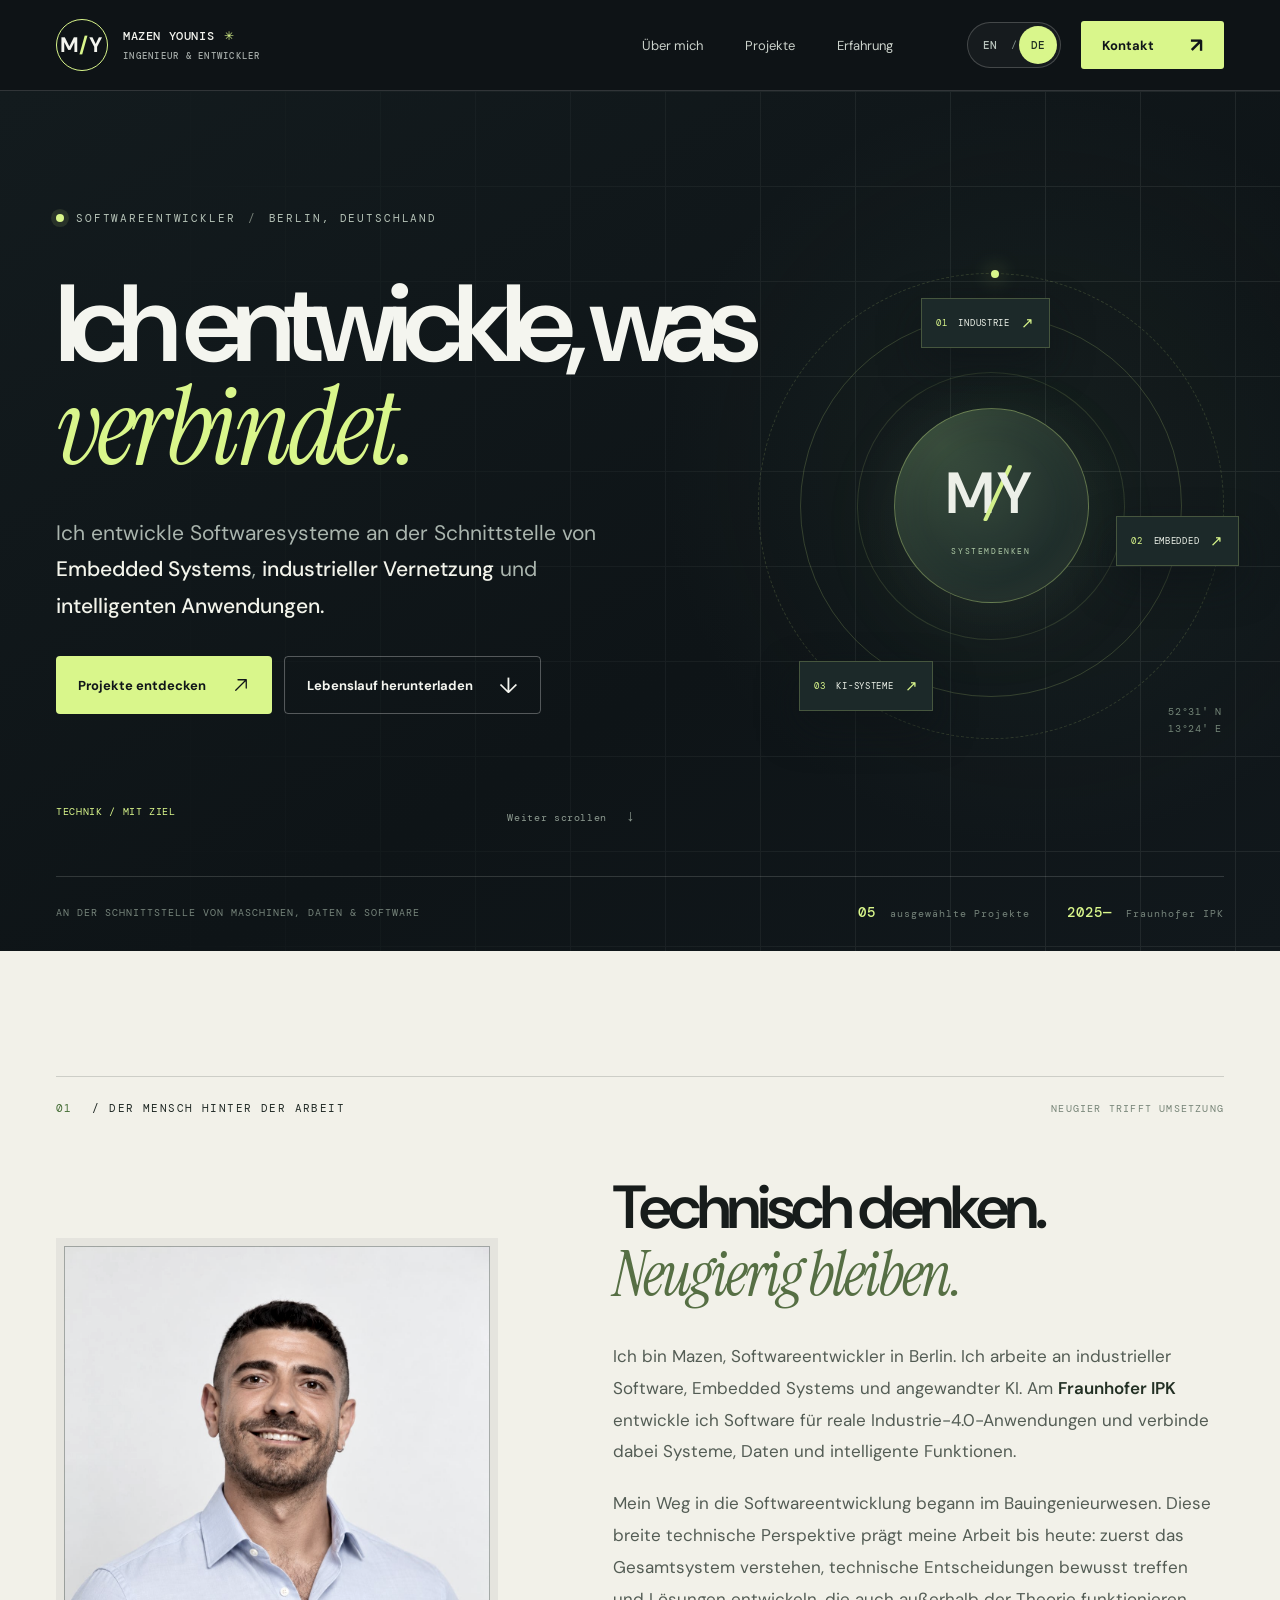
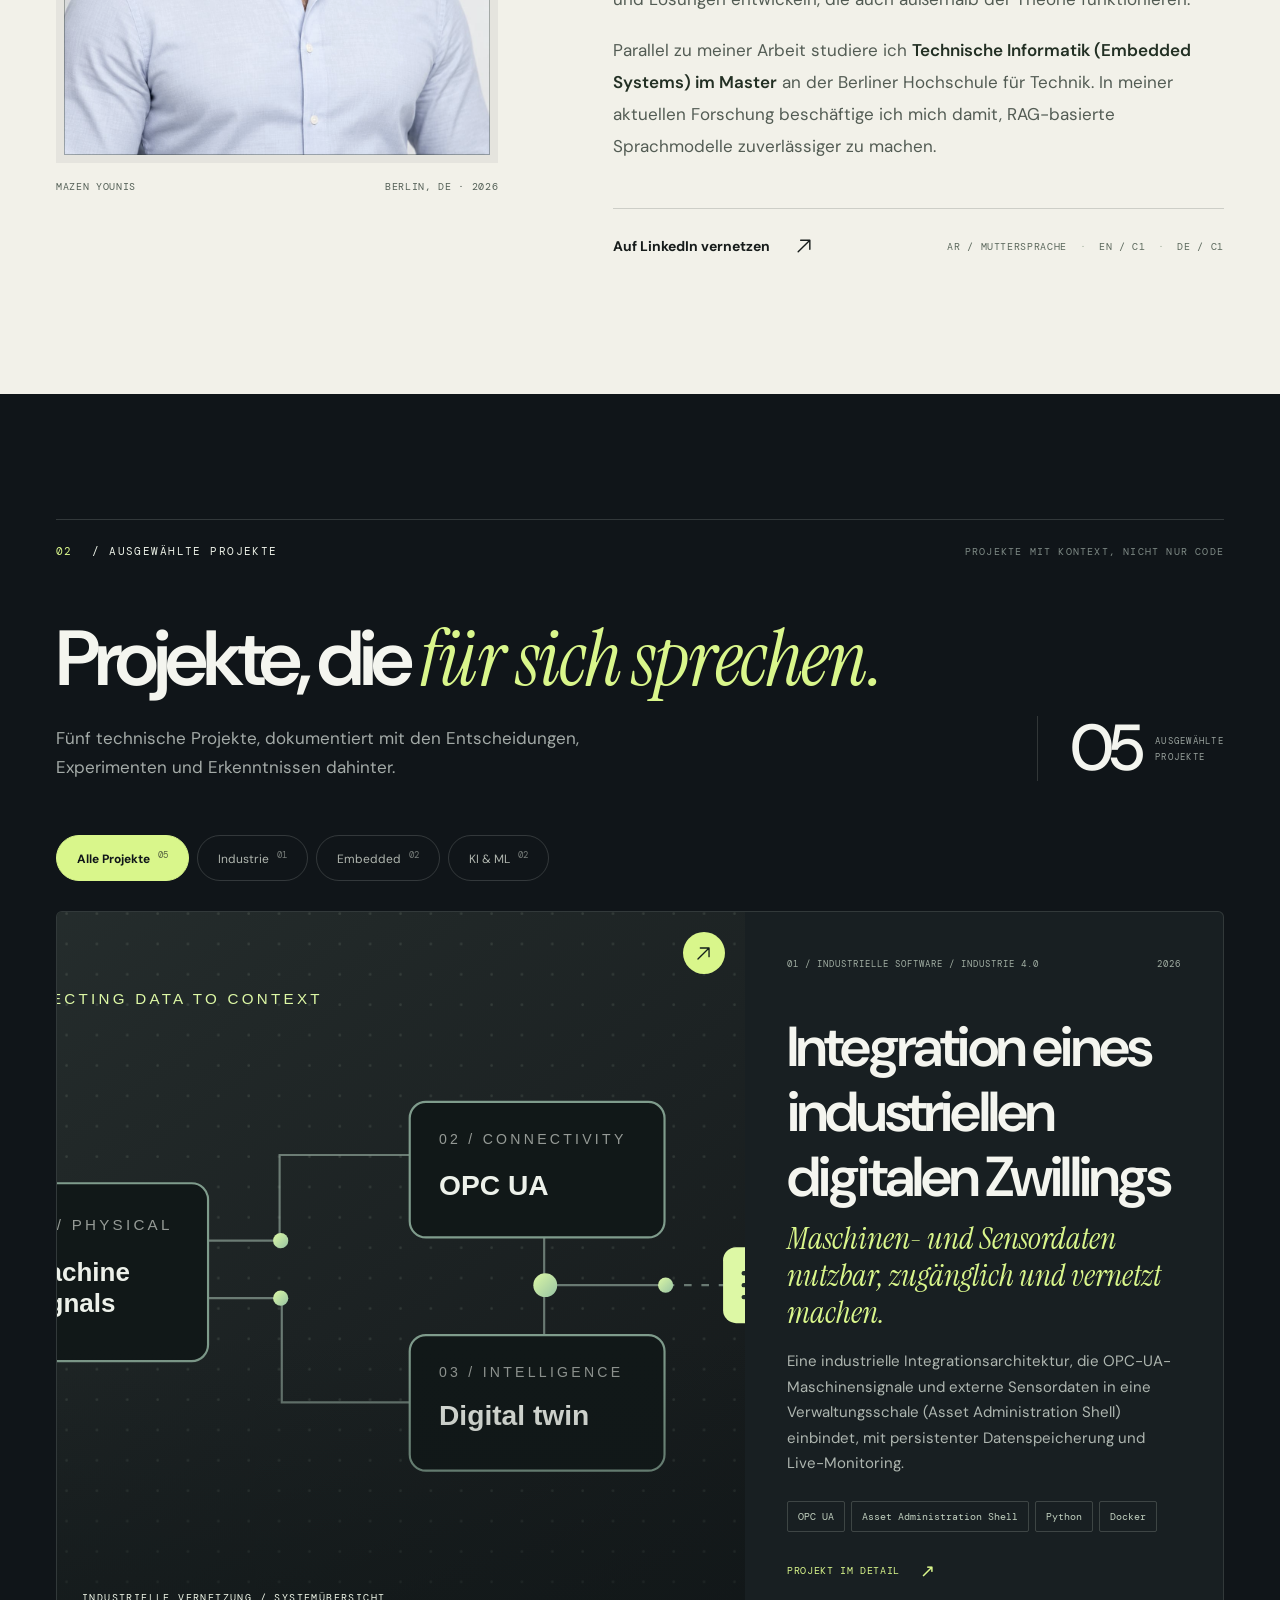
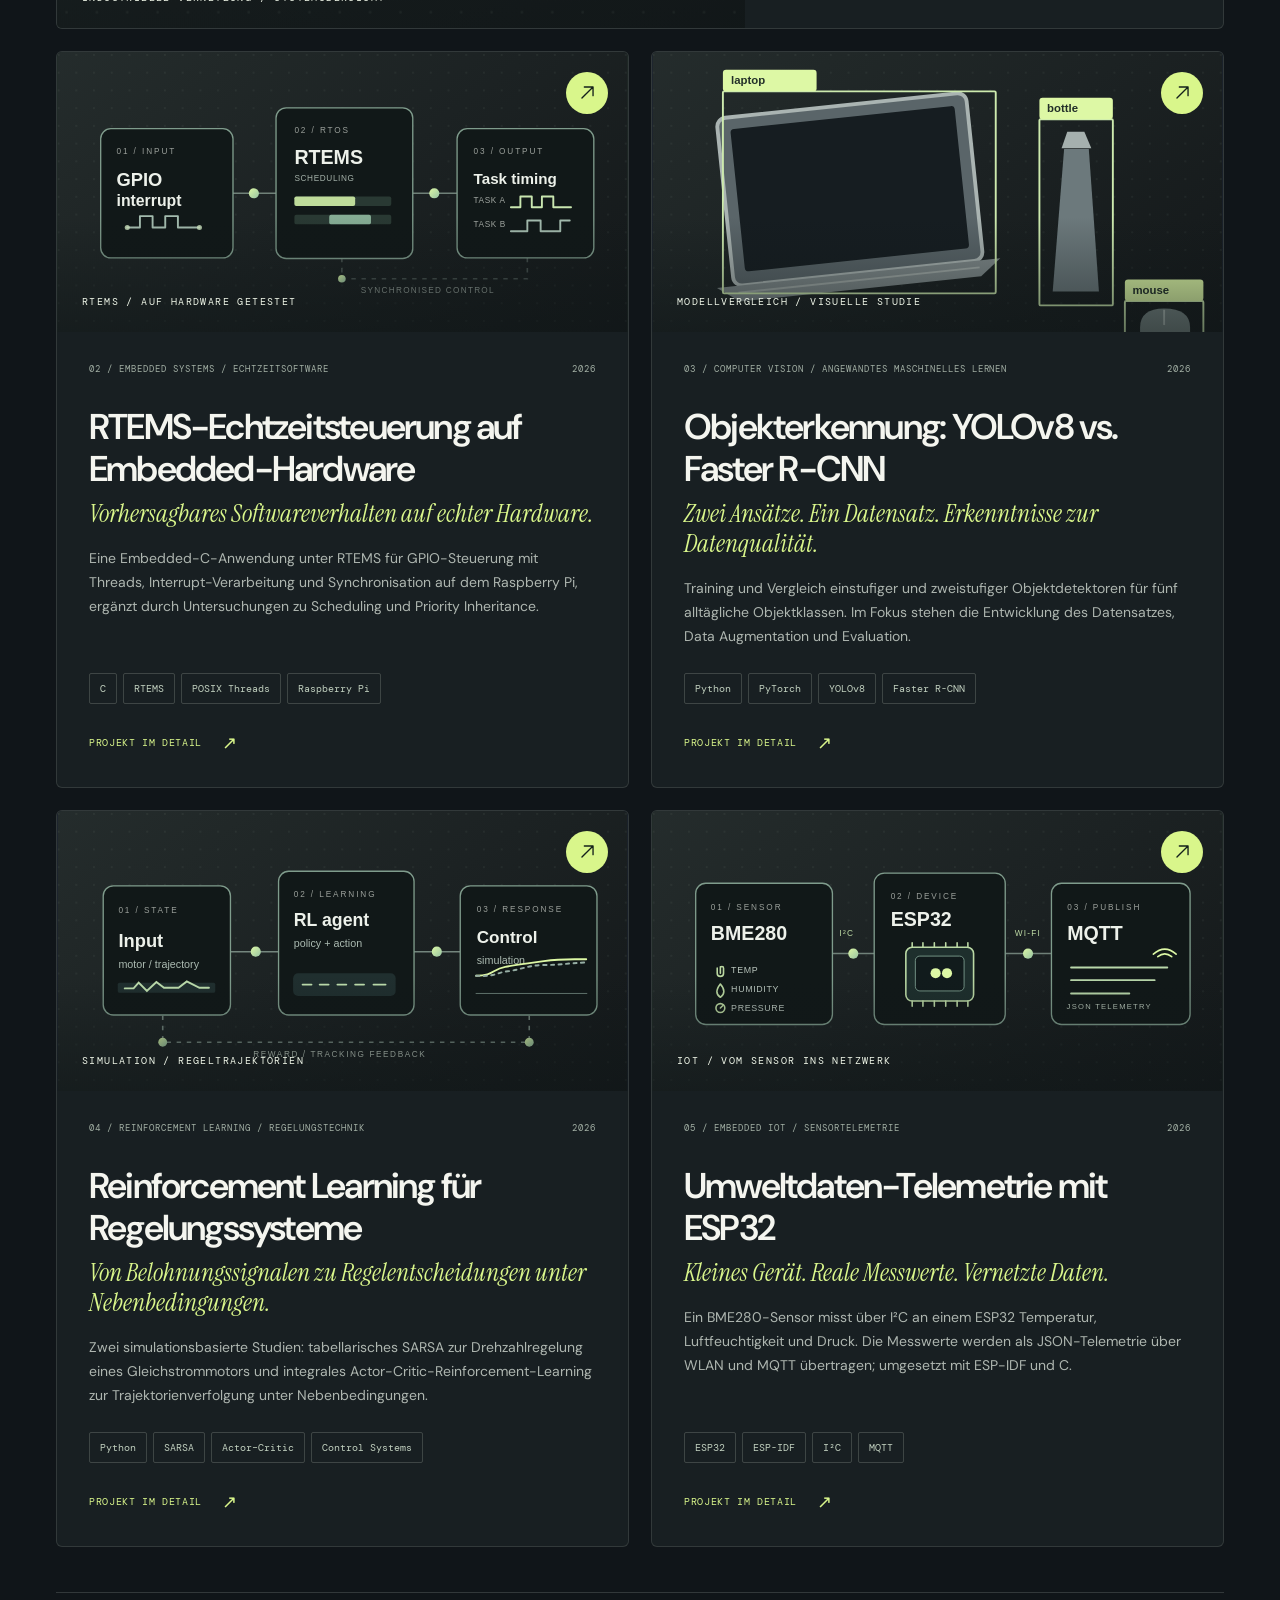
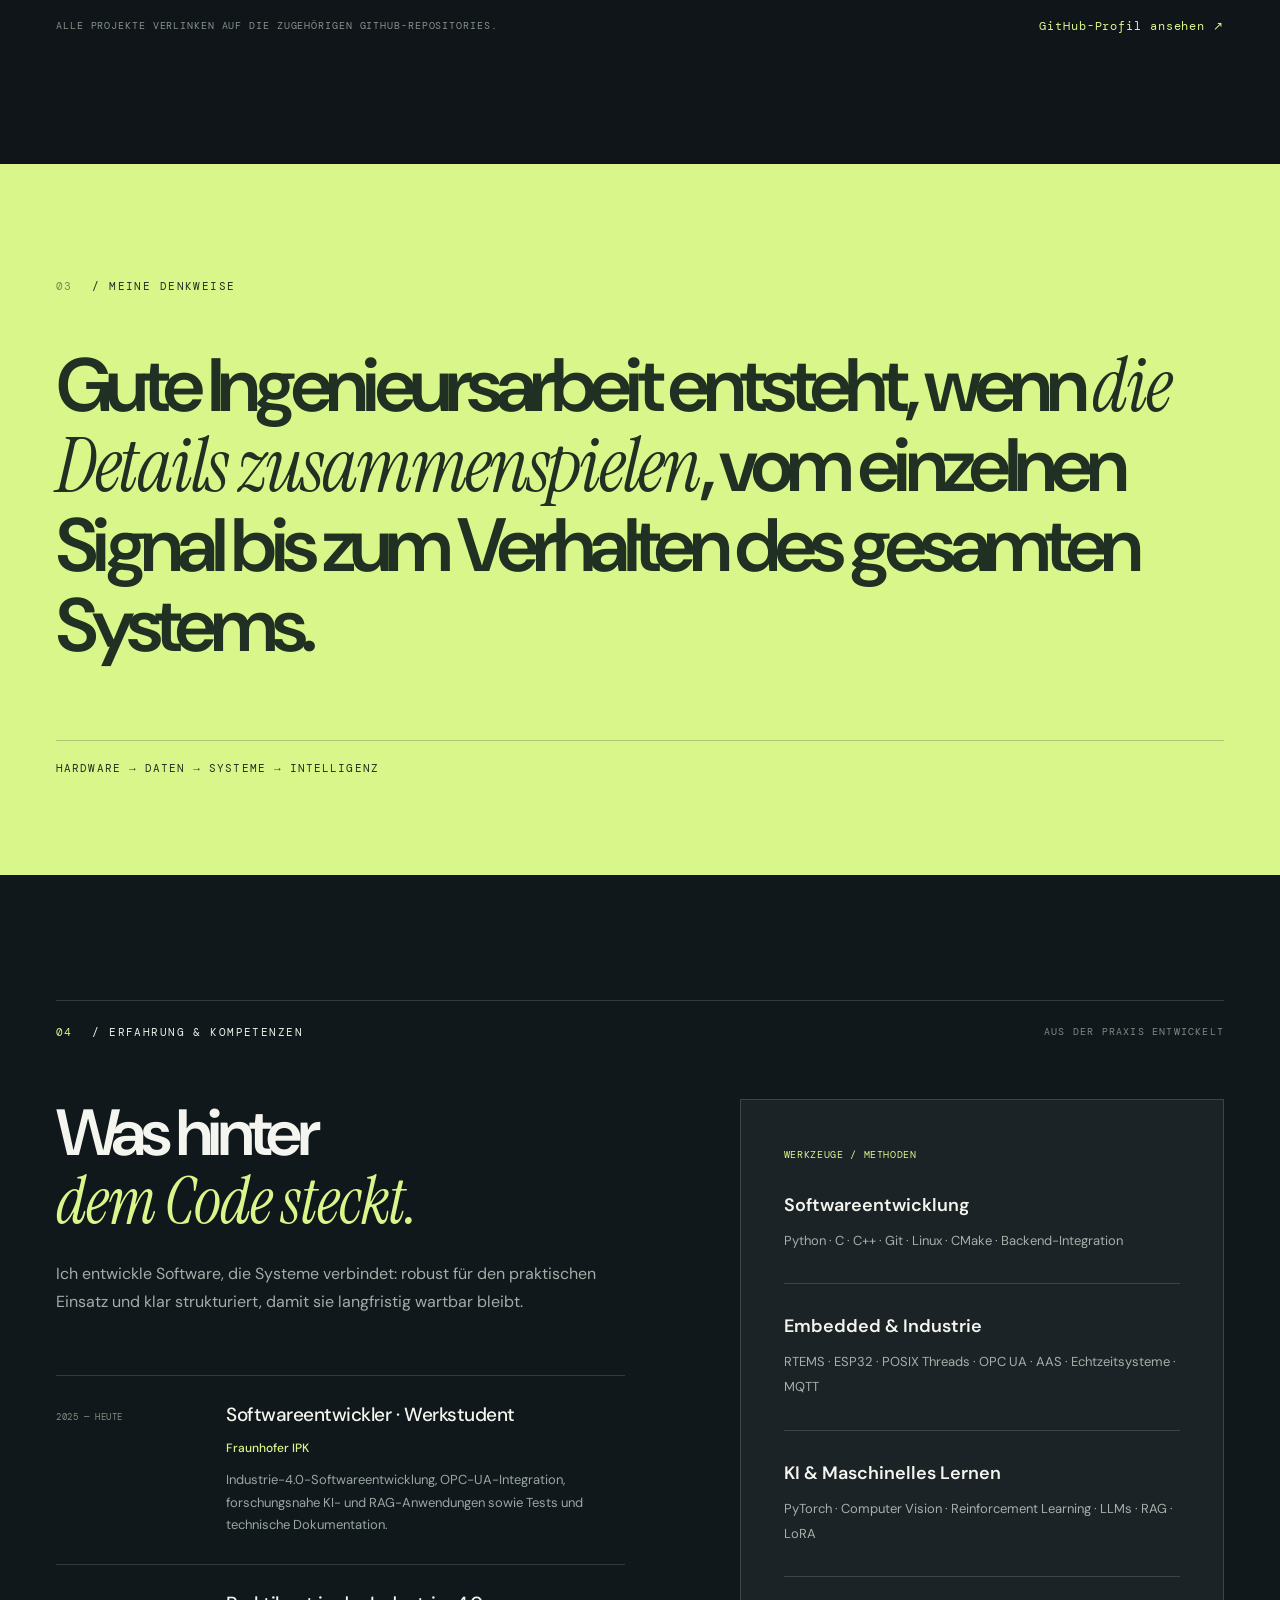
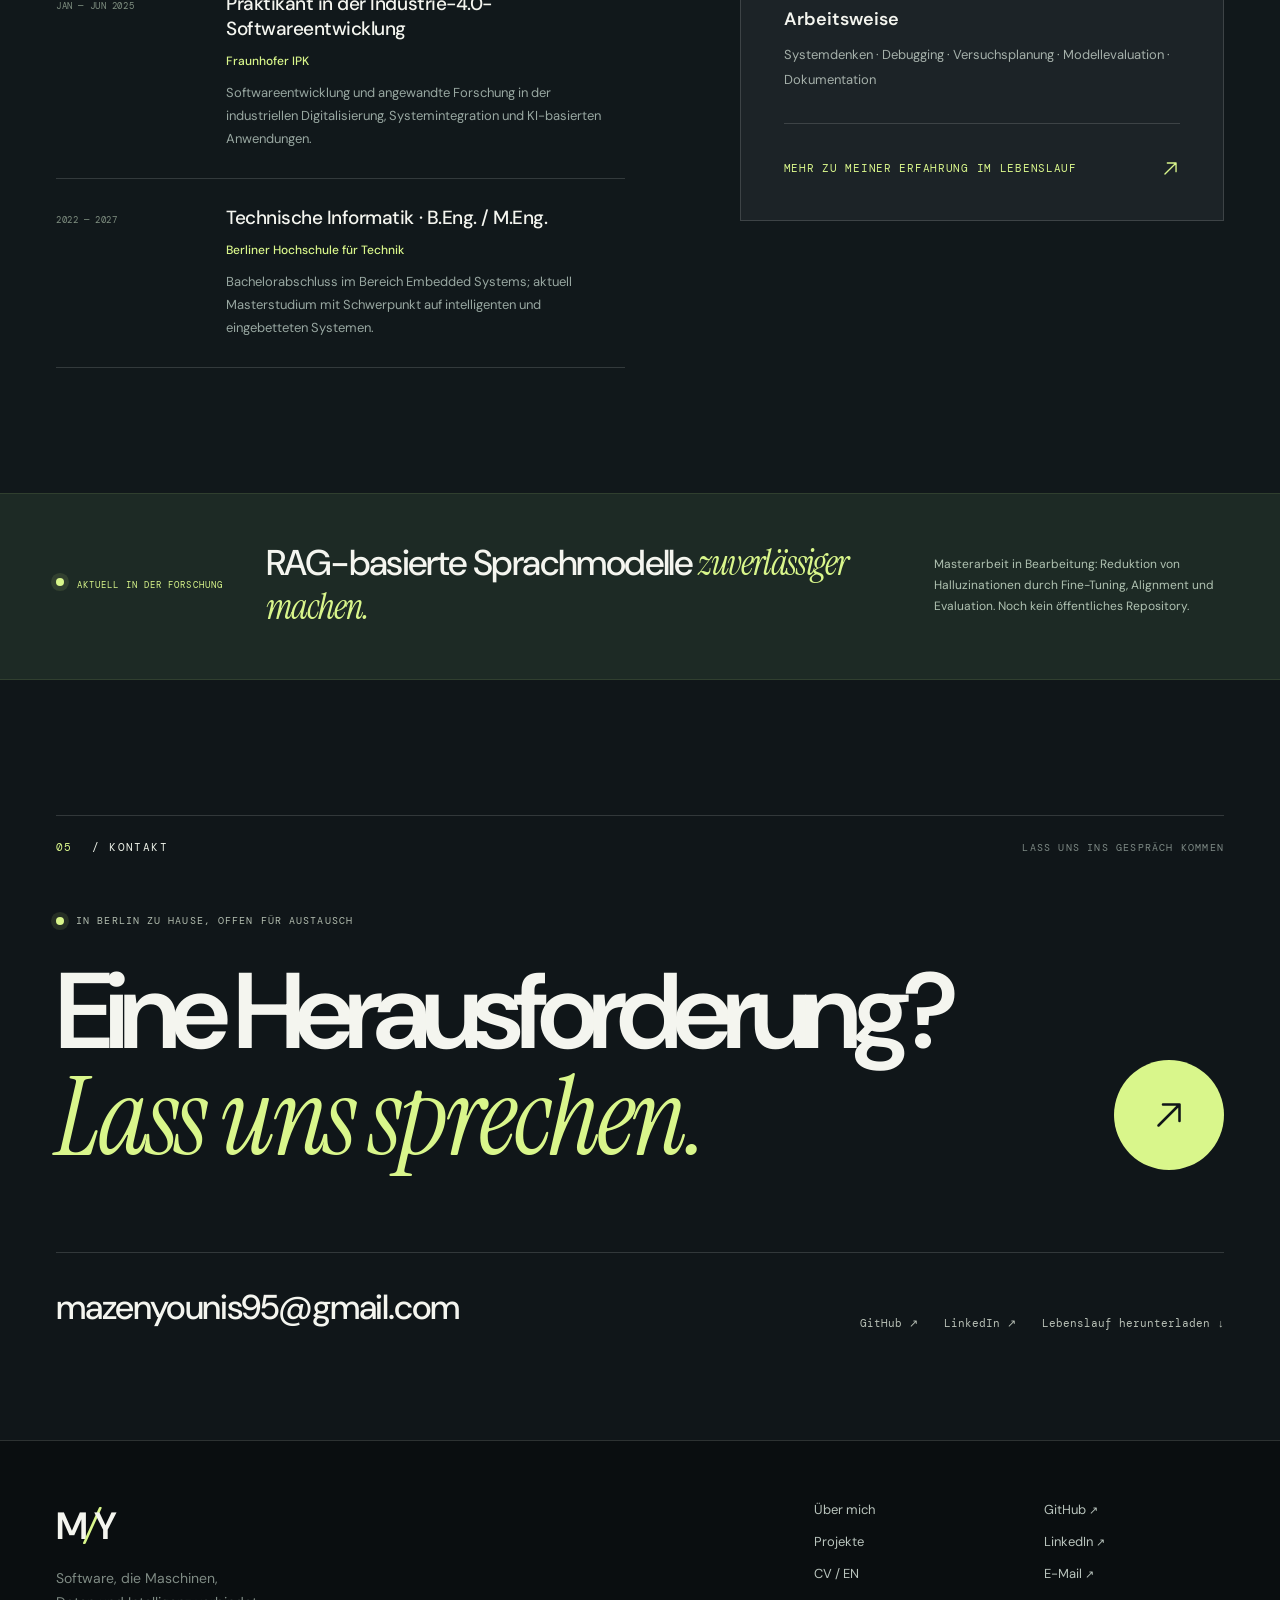
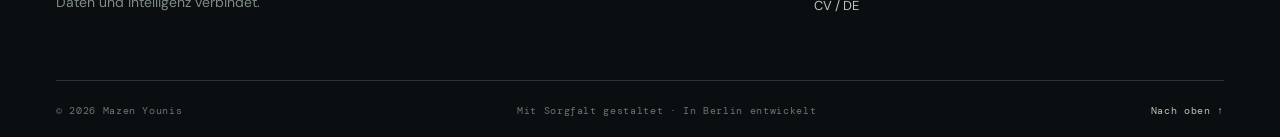
==== de/index.html @ 5bc908df "Add files via upload" ====
<!doctype html>
<html lang="de">
  <head>
    <meta charset="utf-8"/>
    <meta name="viewport" content="width=device-width, initial-scale=1"/>
    <meta name="color-scheme" content="dark light"/>
    <title>Mazen Younis — Softwareentwickler | Embedded Systems & KI</title>
    <meta name="description" content="Mazen Younis ist Softwareentwickler in Berlin mit Schwerpunkten in Embedded Systems, industrieller Software, Echtzeitsystemen und angewandter KI. Entdecke Projekte und Berufserfahrung."/>
    <!-- Deutsche Startseite; englische Version unter /index.html. -->
    <link rel="canonical" href="https://mazen-younis.github.io/de/"/>
    <link rel="alternate" hreflang="en" href="https://mazen-younis.github.io/"/>
    <link rel="alternate" hreflang="de" href="https://mazen-younis.github.io/de/"/>
    <link rel="alternate" hreflang="x-default" href="https://mazen-younis.github.io/"/>
    <meta property="og:url" content="https://mazen-younis.github.io/de/"/>
    <meta property="og:locale" content="de_DE"/>
    <meta property="og:locale:alternate" content="en_GB"/>
    <meta property="og:type" content="website"/>
    <meta property="og:title" content="Mazen Younis — Softwareentwickler | Embedded Systems & KI"/>
    <meta property="og:description" content="Mazen Younis ist Softwareentwickler in Berlin mit Schwerpunkten in Embedded Systems, industrieller Software, Echtzeitsystemen und angewandter KI. Entdecke Projekte und Berufserfahrung."/>
    <meta property="og:image" content="https://mazen-younis.github.io/assets/social-preview.png"/>
    <meta name="theme-color" content="#101519"/>
    <link rel="icon" type="image/svg+xml" href="../assets/favicon.svg"/>
    <link rel="preconnect" href="https://fonts.googleapis.com"/>
    <link rel="preconnect" href="https://fonts.gstatic.com" crossorigin />
    <link href="https://fonts.googleapis.com/css2?family=DM+Mono:wght@400;500&family=DM+Sans:wght@400;500;600;700&family=Instrument+Serif:ital@0;1&display=swap" rel="stylesheet"/>
    <link rel="stylesheet" href="../styles.css"/>
    <script>document.documentElement.classList.add('js')</script>
    <script defer src="../script.js"></script>
  </head>
  <body>
    <a class="skip-link" href="#main">Zum Inhalt springen</a>
    <div class="scroll-progress" id="scroll-progress" aria-hidden="true"></div>
    <header class="site-header" id="site-header">
      <div class="container nav-inner">
        <a class="brand" href="index.html" aria-label="Mazen Younis – Startseite"><span class="brand-glyph">M<span class="brand-slash">/</span>Y</span><span class="brand-name">MAZEN YOUNIS <span class="brand-dot">✳</span><small>INGENIEUR &amp; ENTWICKLER</small></span></a>
        <nav class="desktop-nav" aria-label="Hauptnavigation">
          <a href="index.html#about">Über mich</a>
          <a href="index.html#work">Projekte</a>
          <a href="index.html#experience">Erfahrung</a>
        </nav>
        <div class="nav-right">
          <!-- Sprachauswahl bleibt ohne JavaScript nutzbar.
               script.js übernimmt nach Möglichkeit den aktuellen Seitenabschnitt. -->
          <nav class="language-switch" aria-label="Sprache der Website / Website language">
            <a
              class="language-switch__link"
              href="../index.html"
              lang="en"
              hreflang="en"
              aria-label="Switch to English / Zur englischen Version wechseln"
              data-language-switch
              data-preserve-hash
            >EN</a>
            <span class="language-switch__separator" aria-hidden="true">/</span>
            <a
              class="language-switch__link"
              href="index.html"
              lang="de"
              hreflang="de"
              aria-label="Deutsch (aktuelle Sprache)"
              aria-current="page"
              data-language-switch
              data-preserve-hash
            >DE</a>
          </nav>
          <a class="nav-contact" href="index.html#contact">Kontakt <span aria-hidden="true">↗</span></a>
          <button class="menu-toggle" type="button" id="menu-toggle" aria-controls="mobile-nav" aria-expanded="false" aria-label="Menü öffnen"><span></span><span></span></button>
        </div>
      </div>
      <nav class="mobile-nav" id="mobile-nav" aria-label="Mobile Navigation" hidden>
        <a href="index.html#about">Über mich</a>
        <a href="index.html#work">Projekte</a>
        <a href="index.html#experience">Erfahrung</a>
        <a href="index.html#contact">Kontakt</a>
      </nav>
    </header>
    <main id="main">
      <!-- HERO: Introduction and primary calls to action -->
      <section class="hero" id="home">
        <div class="container hero-container">
          <div class="hero-copy">
            <div class="eyebrow hero-eyebrow"><span class="signal-dot"></span> SOFTWAREENTWICKLER <span class="eyebrow-divider">/</span> BERLIN, DEUTSCHLAND</div>
            <h1>Ich entwickle, was <em>verbindet.</em></h1>
            <p class="hero-lede">Ich entwickle Softwaresysteme an der Schnittstelle von <strong>Embedded Systems</strong>, <strong>industrieller Vernetzung</strong> und <strong>intelligenten Anwendungen.</strong></p>
            <div class="hero-actions">
              <a class="button button-accent" href="#work">Projekte entdecken <span><svg viewBox="0 0 24 24" fill="none" stroke="currentColor" stroke-width="1.7" stroke-linecap="round" stroke-linejoin="round" aria-hidden="true"><path d="M5 19 19 5M8 5h11v11"/></svg></span></a>
              <a class="button button-outline" href="../assets/cv/Mazen_Younis_CV_DE.pdf" download>Lebenslauf herunterladen <span class="down-arrow">↓</span></a>
            </div>
            <div class="hero-under">
              <span class="index-tag">TECHNIK / MIT ZIEL</span>
              <span>Weiter scrollen <span aria-hidden="true">↓</span></span>
            </div>
          </div>
          <div class="hero-object" aria-hidden="true">
            <div class="orbit orbit-one"></div>
            <div class="orbit orbit-two"></div>
            <div class="orbit orbit-three"></div>
            <div class="orbit-core">
              <div class="core-mark">M<span>/</span>Y</div>
              <span>SYSTEMDENKEN</span>
            </div>
            <div class="orbit-satellite satellite-top"><span class="sat-index">01</span> INDUSTRIE <b>↗</b></div>
            <div class="orbit-satellite satellite-right"><span class="sat-index">02</span> EMBEDDED <b>↗</b></div>
            <div class="orbit-satellite satellite-bottom"><span class="sat-index">03</span> KI-SYSTEME <b>↗</b></div>
            <div class="orbit-coordinate">52°31′ N<br/>13°24′ E</div>
          </div>
        </div>
        <div class="hero-bottom container">
          <span>AN DER SCHNITTSTELLE VON MASCHINEN, DATEN &amp; SOFTWARE</span>
          <div class="hero-metrics">
            <span><b>05</b> ausgewählte Projekte</span>
            <span><b>2025—</b> Fraunhofer IPK</span>
          </div>
        </div>
      </section>
      <!-- ABOUT: Biography and portrait -->
      <section class="section about-section" id="about">
        <div class="container">
          <div class="section-topline">
            <span class="section-label dark-label"><span class="label-no">01</span> / DER MENSCH HINTER DER ARBEIT</span>
            <span class="section-sidenote dark-note">NEUGIER TRIFFT UMSETZUNG</span>
          </div>
          <div class="about-grid">
            <div class="about-photo-wrap">
              <div class="about-photo"><img src="../assets/img/mazen-portrait.webp" alt="Porträt von Mazen Younis" loading="lazy"/></div>
              <div class="photo-caption">
                <span>MAZEN YOUNIS</span>
                <span>BERLIN, DE · 2026</span>
              </div>
            </div>
            <div class="about-copy">
              <h2>Technisch denken.<br/><em>Neugierig bleiben.</em></h2>
              <p>Ich bin Mazen, Softwareentwickler in Berlin. Ich arbeite an industrieller Software, Embedded Systems und angewandter KI. Am <strong>Fraunhofer IPK</strong> entwickle ich Software für reale Industrie-4.0-Anwendungen und verbinde dabei Systeme, Daten und intelligente Funktionen.</p>
              <p>Mein Weg in die Softwareentwicklung begann im Bauingenieurwesen. Diese breite technische Perspektive prägt meine Arbeit bis heute: zuerst das Gesamtsystem verstehen, technische Entscheidungen bewusst treffen und Lösungen entwickeln, die auch außerhalb der Theorie funktionieren.</p>
              <p>Parallel zu meiner Arbeit studiere ich <strong>Technische Informatik (Embedded Systems) im Master</strong> an der Berliner Hochschule für Technik. In meiner aktuellen Forschung beschäftige ich mich damit, RAG-basierte Sprachmodelle zuverlässiger zu machen.</p>
              <div class="about-footer">
                <a href="https://www.linkedin.com/in/mazen-younis/" target="_blank" rel="noopener noreferrer" class="dark-text-link">Auf LinkedIn vernetzen <svg viewBox="0 0 24 24" fill="none" stroke="currentColor" stroke-width="1.7" stroke-linecap="round" stroke-linejoin="round" aria-hidden="true"><path d="M5 19 19 5M8 5h11v11"/></svg></a>
                <div class="language-note">AR / MUTTERSPRACHE <span>·</span> EN / C1 <span>·</span> DE / C1</div>
              </div>
            </div>
          </div>
        </div>
      </section>
      <!-- PROJECTS: Five selected engineering case studies -->
      <section class="section work-section" id="work">
        <div class="container">
          <div class="section-topline">
            <span class="section-label"><span class="label-no">02</span> / AUSGEWÄHLTE PROJEKTE</span>
            <span class="section-sidenote">PROJEKTE MIT KONTEXT, NICHT NUR CODE</span>
          </div>
          <div class="section-heading-row">
            <div>
              <h2>Projekte, die <span class="serif-accent">für sich sprechen.</span></h2>
              <p>Fünf technische Projekte, dokumentiert mit den Entscheidungen, Experimenten und Erkenntnissen dahinter.</p>
            </div>
            <div class="count-block">
              <strong>05</strong>
              <span>AUSGEWÄHLTE<br/>PROJEKTE</span>
            </div>
          </div>
          <div class="filter-row" role="group" aria-label="Projekte filtern">
            <button class="filter-btn active" type="button" data-filter="All" aria-pressed="true">Alle Projekte <sup>05</sup></button>
            <button class="filter-btn" type="button" data-filter="Industrial" aria-pressed="false">Industrie <sup>01</sup></button>
            <button class="filter-btn" type="button" data-filter="Embedded" aria-pressed="false">Embedded <sup>02</sup></button>
            <button class="filter-btn" type="button" data-filter="AI" aria-pressed="false">KI &amp; ML <sup>02</sup></button>
          </div>
          <div class="projects-grid">
            <article class="project-card featured" data-category="Industrial" data-order="01" tabindex="-1">
              <a class="project-card-link" href="projects/industrial-digital-twin.html" aria-label="Projekt ansehen: Integration eines industriellen digitalen Zwillings">
                <div class="project-art art-industrial art-featured">
                  <img loading="lazy" src="../assets/img/industrial-systems.svg" alt="Konzeptgrafik: Industrielle Maschinensignale fließen in Dienste eines digitalen Zwillings"/>
                  <span class="art-label">INDUSTRIELLE VERNETZUNG / SYSTEMÜBERSICHT</span>
                  <span class="art-arrow"><svg viewBox="0 0 24 24" fill="none" stroke="currentColor" stroke-width="1.7" stroke-linecap="round" stroke-linejoin="round" aria-hidden="true"><path d="M5 19 19 5M8 5h11v11"/></svg></span>
                </div>
                <div class="project-card-body">
                  <div class="project-meta">
                    <span>01 / Industrielle Software / Industrie 4.0</span>
                    <span>2026</span>
                  </div>
                  <h3>Integration eines industriellen digitalen Zwillings</h3>
                  <p class="project-sentence">Maschinen- und Sensordaten nutzbar, zugänglich und vernetzt machen.</p>
                  <p class="project-summary">Eine industrielle Integrationsarchitektur, die OPC-UA-Maschinensignale und externe Sensordaten in eine Verwaltungsschale (Asset Administration Shell) einbindet, mit persistenter Datenspeicherung und Live-Monitoring.</p>
                  <div class="tag-list">
                    <span class="tag">OPC UA</span>
                    <span class="tag">Asset Administration Shell</span>
                    <span class="tag">Python</span>
                    <span class="tag">Docker</span>
                  </div>
                  <span class="text-link">Projekt im Detail <span aria-hidden="true">↗</span></span>
                </div>
              </a>
            </article>
            <article class="project-card " data-category="Embedded" data-order="02" tabindex="-1">
              <a class="project-card-link" href="projects/rtems-real-time-control.html" aria-label="Projekt ansehen: RTEMS-Echtzeitsteuerung auf Embedded-Hardware">
                <div class="project-art art-embedded ">
                  <img loading="lazy" src="../assets/img/rtems-systems.svg" alt="Konzeptgrafik zu GPIO-Interrupts, RTEMS-Scheduling und Echtzeit-Task-Timing"/>
                  <span class="art-label">RTEMS / AUF HARDWARE GETESTET</span>
                  <span class="art-arrow"><svg viewBox="0 0 24 24" fill="none" stroke="currentColor" stroke-width="1.7" stroke-linecap="round" stroke-linejoin="round" aria-hidden="true"><path d="M5 19 19 5M8 5h11v11"/></svg></span>
                </div>
                <div class="project-card-body">
                  <div class="project-meta">
                    <span>02 / Embedded Systems / Echtzeitsoftware</span>
                    <span>2026</span>
                  </div>
                  <h3>RTEMS-Echtzeitsteuerung auf Embedded-Hardware</h3>
                  <p class="project-sentence">Vorhersagbares Softwareverhalten auf echter Hardware.</p>
                  <p class="project-summary">Eine Embedded-C-Anwendung unter RTEMS für GPIO-Steuerung mit Threads, Interrupt-Verarbeitung und Synchronisation auf dem Raspberry Pi, ergänzt durch Untersuchungen zu Scheduling und Priority Inheritance.</p>
                  <div class="tag-list">
                    <span class="tag">C</span>
                    <span class="tag">RTEMS</span>
                    <span class="tag">POSIX Threads</span>
                    <span class="tag">Raspberry Pi</span>
                  </div>
                  <span class="text-link">Projekt im Detail <span aria-hidden="true">↗</span></span>
                </div>
              </a>
            </article>
            <article class="project-card " data-category="AI" data-order="03" tabindex="-1">
              <a class="project-card-link" href="projects/computer-vision-detection.html" aria-label="Projekt ansehen: Objekterkennung mit YOLOv8 und Faster R-CNN">
                <div class="project-art art-ai ">
                  <img loading="lazy" src="../assets/img/vision-concept.svg" alt="Konzeptillustration mit Begrenzungsrahmen um Schreibtischobjekte; keine tatsächliche Modellvorhersage"/>
                  <span class="art-label">MODELLVERGLEICH / VISUELLE STUDIE</span>
                  <span class="art-arrow"><svg viewBox="0 0 24 24" fill="none" stroke="currentColor" stroke-width="1.7" stroke-linecap="round" stroke-linejoin="round" aria-hidden="true"><path d="M5 19 19 5M8 5h11v11"/></svg></span>
                </div>
                <div class="project-card-body">
                  <div class="project-meta">
                    <span>03 / Computer Vision / Angewandtes maschinelles Lernen</span>
                    <span>2026</span>
                  </div>
                  <h3>Objekterkennung: YOLOv8 vs. Faster R-CNN</h3>
                  <p class="project-sentence">Zwei Ansätze. Ein Datensatz. Erkenntnisse zur Datenqualität.</p>
                  <p class="project-summary">Training und Vergleich einstufiger und zweistufiger Objektdetektoren für fünf alltägliche Objektklassen. Im Fokus stehen die Entwicklung des Datensatzes, Data Augmentation und Evaluation.</p>
                  <div class="tag-list">
                    <span class="tag">Python</span>
                    <span class="tag">PyTorch</span>
                    <span class="tag">YOLOv8</span>
                    <span class="tag">Faster R-CNN</span>
                  </div>
                  <span class="text-link">Projekt im Detail <span aria-hidden="true">↗</span></span>
                </div>
              </a>
            </article>
            <article class="project-card " data-category="AI" data-order="04" tabindex="-1">
              <a class="project-card-link" href="projects/reinforcement-learning-control.html" aria-label="Projekt ansehen: Reinforcement Learning für Regelungssysteme">
                <div class="project-art art-ai ">
                  <img loading="lazy" src="../assets/img/rl-control.svg" alt="Konzeptillustration zu Reinforcement Learning, simulierter Regelantwort und Belohnungsrückkopplung"/>
                  <span class="art-label">SIMULATION / REGELTRAJEKTORIEN</span>
                  <span class="art-arrow"><svg viewBox="0 0 24 24" fill="none" stroke="currentColor" stroke-width="1.7" stroke-linecap="round" stroke-linejoin="round" aria-hidden="true"><path d="M5 19 19 5M8 5h11v11"/></svg></span>
                </div>
                <div class="project-card-body">
                  <div class="project-meta">
                    <span>04 / Reinforcement Learning / Regelungstechnik</span>
                    <span>2026</span>
                  </div>
                  <h3>Reinforcement Learning für Regelungssysteme</h3>
                  <p class="project-sentence">Von Belohnungssignalen zu Regelentscheidungen unter Nebenbedingungen.</p>
                  <p class="project-summary">Zwei simulationsbasierte Studien: tabellarisches SARSA zur Drehzahlregelung eines Gleichstrommotors und integrales Actor-Critic-Reinforcement-Learning zur Trajektorienverfolgung unter Nebenbedingungen.</p>
                  <div class="tag-list">
                    <span class="tag">Python</span>
                    <span class="tag">SARSA</span>
                    <span class="tag">Actor–Critic</span>
                    <span class="tag">Control Systems</span>
                  </div>
                  <span class="text-link">Projekt im Detail <span aria-hidden="true">↗</span></span>
                </div>
              </a>
            </article>
            <article class="project-card " data-category="Embedded" data-order="05" tabindex="-1">
              <a class="project-card-link" href="projects/esp32-iot-telemetry.html" aria-label="Projekt ansehen: Umweltdaten-Telemetrie mit ESP32">
                <div class="project-art art-embedded ">
                  <img loading="lazy" src="../assets/img/iot-telemetry.svg" alt="Konzeptdiagramm mit BME280-Sensormessungen, ESP32 und MQTT-Telemetrie"/>
                  <span class="art-label">IOT / VOM SENSOR INS NETZWERK</span>
                  <span class="art-arrow"><svg viewBox="0 0 24 24" fill="none" stroke="currentColor" stroke-width="1.7" stroke-linecap="round" stroke-linejoin="round" aria-hidden="true"><path d="M5 19 19 5M8 5h11v11"/></svg></span>
                </div>
                <div class="project-card-body">
                  <div class="project-meta">
                    <span>05 / Embedded IoT / Sensortelemetrie</span>
                    <span>2026</span>
                  </div>
                  <h3>Umweltdaten-Telemetrie mit ESP32</h3>
                  <p class="project-sentence">Kleines Gerät. Reale Messwerte. Vernetzte Daten.</p>
                  <p class="project-summary">Ein BME280-Sensor misst über I²C an einem ESP32 Temperatur, Luftfeuchtigkeit und Druck. Die Messwerte werden als JSON-Telemetrie über WLAN und MQTT übertragen; umgesetzt mit ESP-IDF und C.</p>
                  <div class="tag-list">
                    <span class="tag">ESP32</span>
                    <span class="tag">ESP-IDF</span>
                    <span class="tag">I²C</span>
                    <span class="tag">MQTT</span>
                  </div>
                  <span class="text-link">Projekt im Detail <span aria-hidden="true">↗</span></span>
                </div>
              </a>
            </article>
          </div>
          <div class="projects-end">
            <span>ALLE PROJEKTE VERLINKEN AUF DIE ZUGEHÖRIGEN GITHUB-REPOSITORIES.</span>
            <a href="https://github.com/mazen-younis" target="_blank" rel="noopener noreferrer">GitHub-Profil ansehen ↗</a>
          </div>
        </div>
      </section>
      <!-- PHILOSOPHY: How I think -->
      <section class="manifesto">
        <div class="container manifesto-inner">
          <span class="section-label light-label"><span class="label-no">03</span> / MEINE DENKWEISE</span>
          <p>Gute Ingenieursarbeit entsteht, wenn <em>die Details zusammenspielen</em>, vom einzelnen Signal bis zum Verhalten des gesamten Systems.</p>
          <div class="manifesto-foot"><span>HARDWARE → DATEN → SYSTEME → INTELLIGENZ</span></div>
        </div>
      </section>
      <!-- EXPERIENCE: Timeline and technical skills -->
      <section class="section expertise-section" id="experience">
        <div class="container">
          <div class="section-topline">
            <span class="section-label"><span class="label-no">04</span> / ERFAHRUNG &amp; KOMPETENZEN</span>
            <span class="section-sidenote">AUS DER PRAXIS ENTWICKELT</span>
          </div>
          <div class="experience-grid">
            <div>
              <h2>Was hinter<br/><span class="serif-accent">dem Code steckt.</span></h2>
              <p class="experience-intro">Ich entwickle Software, die Systeme verbindet: robust für den praktischen Einsatz und klar strukturiert, damit sie langfristig wartbar bleibt.</p>
              <div class="timeline">
                <div class="timeline-entry">
                  <span class="timeline-year">2025 — HEUTE</span>
                  <div>
                    <h3>Softwareentwickler · Werkstudent</h3>
                    <strong>Fraunhofer IPK</strong>
                    <p>Industrie-4.0-Softwareentwicklung, OPC-UA-Integration, forschungsnahe KI- und RAG-Anwendungen sowie Tests und technische Dokumentation.</p>
                  </div>
                </div>
                <div class="timeline-entry">
                  <span class="timeline-year">JAN — JUN 2025</span>
                  <div>
                    <h3>Praktikant in der Industrie-4.0-Softwareentwicklung</h3>
                    <strong>Fraunhofer IPK</strong>
                    <p>Softwareentwicklung und angewandte Forschung in der industriellen Digitalisierung, Systemintegration und KI-basierten Anwendungen.</p>
                  </div>
                </div>
                <div class="timeline-entry">
                  <span class="timeline-year">2022 — 2027</span>
                  <div>
                    <h3>Technische Informatik · B.Eng. / M.Eng.</h3>
                    <strong>Berliner Hochschule für Technik</strong>
                    <p>Bachelorabschluss im Bereich Embedded Systems; aktuell Masterstudium mit Schwerpunkt auf intelligenten und eingebetteten Systemen.</p>
                  </div>
                </div>
              </div>
            </div>
            <div class="expertise-panel">
              <span class="tiny-label">WERKZEUGE / METHODEN</span>
              <div class="skill-group">
                <h3>Softwareentwicklung</h3>
                <p>Python · C · C++ · Git · Linux · CMake · Backend-Integration</p>
              </div>
              <div class="skill-group">
                <h3>Embedded &amp; Industrie</h3>
                <p>RTEMS · ESP32 · POSIX Threads · OPC UA · AAS · Echtzeitsysteme · MQTT</p>
              </div>
              <div class="skill-group">
                <h3>KI &amp; Maschinelles Lernen</h3>
                <p>PyTorch · Computer Vision · Reinforcement Learning · LLMs · RAG · LoRA</p>
              </div>
              <div class="skill-group">
                <h3>Arbeitsweise</h3>
                <p>Systemdenken · Debugging · Versuchsplanung · Modellevaluation · Dokumentation</p>
              </div>
              <a class="skill-bottom" href="../assets/cv/Mazen_Younis_CV_DE.pdf" download>Mehr zu meiner Erfahrung im Lebenslauf <span><svg viewBox="0 0 24 24" fill="none" stroke="currentColor" stroke-width="1.7" stroke-linecap="round" stroke-linejoin="round" aria-hidden="true"><path d="M5 19 19 5M8 5h11v11"/></svg></span></a>
            </div>
          </div>
        </div>
      </section>
      <!-- RESEARCH: Master's thesis in progress -->
      <section class="research-strip">
        <div class="container research-inner">
          <div class="research-indicator"><span class="signal-dot"></span> AKTUELL IN DER FORSCHUNG</div>
          <h3>RAG-basierte Sprachmodelle <em>zuverlässiger machen.</em></h3>
          <p>Masterarbeit in Bearbeitung: Reduktion von Halluzinationen durch Fine-Tuning, Alignment und Evaluation. Noch kein öffentliches Repository.</p>
        </div>
      </section>
      <!-- CONTACT: Email and professional profiles -->
      <section class="contact-section" id="contact">
        <div class="container">
          <div class="section-topline">
            <span class="section-label"><span class="label-no">05</span> / KONTAKT</span>
            <span class="section-sidenote">LASS UNS INS GESPRÄCH KOMMEN</span>
          </div>
          <div class="contact-main">
            <div>
              <span class="available-line"><span class="signal-dot"></span> IN BERLIN ZU HAUSE, OFFEN FÜR AUSTAUSCH</span>
              <h2>Eine Herausforderung?<br/><em>Lass uns sprechen.</em></h2>
            </div>
            <a class="contact-mail" href="mailto:mazenyounis95@gmail.com" aria-label="E-Mail an Mazen senden"><svg viewBox="0 0 24 24" fill="none" stroke="currentColor" stroke-width="1.7" stroke-linecap="round" stroke-linejoin="round" aria-hidden="true"><path d="M5 19 19 5M8 5h11v11"/></svg></a>
          </div>
          <div class="contact-bottom">
            <a class="contact-email" href="mailto:mazenyounis95@gmail.com">mazenyounis95@gmail.com</a>
            <div class="contact-external">
              <a href="https://github.com/mazen-younis" target="_blank" rel="noopener noreferrer">GitHub ↗</a>
              <a href="https://www.linkedin.com/in/mazen-younis/" target="_blank" rel="noopener noreferrer">LinkedIn ↗</a>
              <a href="../assets/cv/Mazen_Younis_CV_DE.pdf" download>Lebenslauf herunterladen ↓</a>
            </div>
          </div>
        </div>
      </section>
    </main>
    <footer class="site-footer">
      <div class="container">
        <div class="footer-top">
          <div>
            <a href="index.html" class="footer-monogram">M<span>/</span>Y</a>
            <p>Software, die Maschinen,<br/>Daten und Intelligenz verbindet.</p>
          </div>
          <div class="footer-links">
            <a href="index.html#about">Über mich</a>
            <a href="index.html#work">Projekte</a>
            <a href="../assets/cv/Mazen_Younis_CV_EN.pdf" download>CV / EN</a>
            <a href="../assets/cv/Mazen_Younis_CV_DE.pdf" download>CV / DE</a>
          </div>
          <div class="footer-links">
            <a href="https://github.com/mazen-younis" target="_blank" rel="noopener noreferrer">GitHub <span class="footer-arrow" aria-hidden="true">↗</span></a>
            <a href="https://www.linkedin.com/in/mazen-younis/" target="_blank" rel="noopener noreferrer">LinkedIn <span class="footer-arrow" aria-hidden="true">↗</span></a>
            <a href="mailto:mazenyounis95@gmail.com">E-Mail <span class="footer-arrow" aria-hidden="true">↗</span></a>
          </div>
        </div>
        <div class="footer-bottom">
          <span>© 2026 Mazen Younis</span>
          <span>Mit Sorgfalt gestaltet · In Berlin entwickelt</span>
          <a href="#main">Nach oben ↑</a>
        </div>
      </div>
    </footer>
  </body>
</html>
---- styles.css ----
/* MAZEN YOUNIS — Portfolio 2026 */

:root {
  --ink: #101519;
  --ink-2: #151b20;
  --panel: #1c2327;
  --night: #0f1417;
  --cream: #f2f1e9;
  --cream-text: #171c1b;
  --accent: #d9f68b;
  --accent-ink: #203023;
  --white: #f4f5ef;
  --muted: #a4aba8;
  --line: rgba(231,235,226,.16);
  --dark-line: rgba(17,30,22,.16);
  --sans: "DM Sans",Inter,Arial,sans-serif;
  --serif: "Instrument Serif",Georgia,"Times New Roman",serif;
  --mono: "DM Mono",Consolas,monospace;
  --max: 1370px;
}

* {
  box-sizing: border-box;
}

html {
  scroll-behavior: smooth;
  scroll-padding-top: 105px;
}

body {
  margin: 0;
  background: var(--night);
  color: var(--white);
  font-family: var(--sans);
  font-size: 16px;
  -webkit-font-smoothing: antialiased;
  overflow-x: hidden;
}

button,
input {
  font: inherit;
}

a {
  color: inherit;
  text-decoration: none;
}

a:focus-visible,
button:focus-visible {
  outline: 2px solid var(--accent);
  outline-offset: 4px;
}

img,
svg {
  display: block;
  max-width: 100%;
}

button {
  cursor: pointer;
}

::selection {
  background: var(--accent);
  color: var(--ink);
}

.container {
  width: min(var(--max),calc(100% - 112px));
  margin-inline: auto;
}

.skip-link {
  position: fixed;
  left: 20px;
  top: -60px;
  z-index: 9999;
  background: var(--accent);
  color: var(--ink);
  padding: 12px 18px;
  border-radius: 4px;
}

.skip-link:focus {
  top: 15px;
}

.scroll-progress {
  position: fixed;
  top: 0;
  left: 0;
  height: 3px;
  width: 0;
  background: var(--accent);
  z-index: 130;
  transition: width .1s linear;
}

/* NAVIGATION */

.site-header {
  height: 91px;
  position: sticky;
  top: 0;
  z-index: 110;
  background: rgba(15,20,23,.89);
  border-bottom: 1px solid var(--line);
  backdrop-filter: blur(20px);
  -webkit-backdrop-filter: blur(20px);
}

.nav-inner {
  height: 100%;
  display: flex;
  align-items: center;
  justify-content: space-between;
  gap: 24px;
}

.brand {
  display: flex;
  gap: 15px;
  align-items: center;
  min-width: 260px;
}

.brand-glyph {
  width: 52px;
  height: 52px;
  border: 1.5px solid var(--accent);
  color: var(--white);
  display: grid;
  place-content: center;
  border-radius: 50%;
  letter-spacing: -.16em;
  line-height: 1;
  font-weight: 700;
  font-size: 21px;
  padding-right: 5px;
}

.brand-slash {
  color: var(--accent);
  margin-inline: 2px;
}

.brand-name {
  font-family: var(--mono);
  letter-spacing: .05em;
  font-size: 12px;
  font-weight: 500;
}

.brand-dot {
  color: var(--accent);
  margin-left: 2px;
}

.brand-name small {
  display: block;
  color: var(--muted);
  font-size: 9px;
  letter-spacing: .14em;
  margin-top: 6px;
}

.desktop-nav {
  display: flex;
  gap: 42px;
  margin-left: auto;
  margin-right: 50px;
}

.desktop-nav a {
  font-size: 13px;
  color: #cbd2cb;
  transition: color .2s ease;
}

.desktop-nav a:hover {
  color: var(--accent);
}

.nav-right {
  display: flex;
  align-items: center;
  gap: 20px;
}

/* ------------------------------------------------------------
   LANGUAGE SWITCHER — English / Deutsch

   Place this inside .nav-right on every English and German page.
   Use aria-current="page" on the active language link only.
   The actual URLs will be defined separately in each HTML page.

   Example for the English homepage:
   <nav class="language-switch" aria-label="Language / Sprache">
     <a class="language-switch__link" href="index.html"
        hreflang="en" lang="en" aria-current="page">EN</a>
     <span class="language-switch__separator" aria-hidden="true">/</span>
     <a class="language-switch__link" href="de/index.html"
        hreflang="de" lang="de">DE</a>
   </nav>

   Normal links work even with JavaScript disabled.
   ------------------------------------------------------------ */

.language-switch {
  display: inline-flex;
  align-items: center;
  justify-content: center;
  flex: none;
  gap: 2px;
  padding: 3px;
  border: 1px solid rgba(231, 235, 226, .22);
  border-radius: 999px;
  background: rgba(255, 255, 255, .035);
  white-space: nowrap;
}

.language-switch__link {
  display: inline-flex;
  align-items: center;
  justify-content: center;
  min-width: 38px;
  min-height: 38px;
  padding: 0 5px;
  border-radius: 999px;
  color: #b9c4bd;
  font-family: var(--mono);
  font-size: 11px;
  font-weight: 500;
  line-height: 1;
  letter-spacing: .02em;
  transition: color .2s ease, background-color .2s ease;
}

.language-switch__link:hover:not([aria-current="page"]) {
  color: var(--white);
  background: rgba(217, 246, 139, .1);
}

.language-switch__link[aria-current="page"] {
  color: var(--accent-ink);
  background: var(--accent);
}

.language-switch__link:focus-visible {
  outline: 2px solid var(--accent);
  outline-offset: 3px;
}

.language-switch__separator {
  color: #83918a;
  font-family: var(--mono);
  font-size: 10px;
  line-height: 1;
  user-select: none;
}

.nav-contact {
  display: inline-flex;
  align-items: center;
  gap: 36px;
  background: var(--accent);
  color: var(--ink);
  padding: 14px 21px;
  font-size: 13px;
  font-weight: 700;
  border-radius: 3px;
  transition: background .2s,transform .2s;
}

.nav-contact:hover {
  background: #e7fcb3;
  transform: translateY(-2px);
}

.nav-contact span {
  font-size: 20px;
  line-height: 1;
}

.menu-toggle {
  display: none;
  border: 1px solid var(--line);
  height: 44px;
  width: 44px;
  background: transparent;
  color: #fff;
  align-items: center;
  justify-content: center;
  flex-direction: column;
  gap: 6px;
}

.menu-toggle span {
  display: block;
  height: 1.5px;
  width: 21px;
  background: var(--white);
}

.mobile-nav[hidden] {
  display: none;
}

.mobile-nav {
  position: absolute;
  top: 90px;
  left: 0;
  right: 0;
  background: #141b1d;
  display: flex;
  flex-direction: column;
  padding: 22px 36px 30px;
  border-bottom: 1px solid var(--line);
}

.mobile-nav a {
  padding: 14px 0;
  border-bottom: 1px solid var(--line);
  font-size: 18px;
}

/* UTILITIES */

.eyebrow,
.tiny-label,
.section-label,
.section-sidenote,
.section-topline,
.hero-under,
.hero-bottom,
.index-tag,
.art-label,
.project-meta,
.tag,
.text-link,
.photo-caption,
.language-note,
.timeline-year,
.research-indicator,
.footer-bottom,
.case-facts,
.case-credit,
.story-index,
.case-note,
.back-link,
.next-project .tiny-label,
.skill-bottom,
.projects-end,
.available-line {
  font-family: var(--mono);
  letter-spacing: .065em;
  font-weight: 400;
}

.eyebrow {
  font-size: 11px;
  display: flex;
  align-items: center;
  gap: 12px;
  letter-spacing: .17em;
}

.eyebrow-divider {
  color: #778078;
}

.signal-dot {
  display: inline-block;
  flex: 0 0 8px;
  width: 8px;
  height: 8px;
  border-radius: 50%;
  background: var(--accent);
  box-shadow: 0 0 0 5px rgba(217,246,139,.11);
}

.button {
  display: inline-flex;
  align-items: center;
  justify-content: space-between;
  gap: 26px;
  min-height: 58px;
  padding: 0 22px;
  font-size: 13px;
  font-weight: 700;
  border-radius: 4px;
  transition: transform .25s,border-color .25s,background .25s;
}

.button:hover {
  transform: translateY(-3px);
}

.button svg {
  width: 18px;
  height: 18px;
}

.button-accent {
  background: var(--accent);
  color: var(--ink);
}

.button-accent:hover {
  background: #e8ffae;
}

.button-outline {
  border: 1px solid rgba(255,255,255,.29);
  color: var(--white);
}

.button-outline:hover {
  border-color: var(--accent);
}

.down-arrow {
  font-size: 22px;
  font-weight: 400;
}

.section {
  padding: 125px 0;
}

.section-topline {
  display: flex;
  justify-content: space-between;
  align-items: center;
  border-top: 1px solid var(--line);
  padding-top: 24px;
  margin-bottom: 60px;
}

.section-label {
  font-size: 11px;
  letter-spacing: .13em;
  color: #ebf0e6;
}

.label-no {
  color: var(--accent);
  padding-right: 11px;
}

.section-sidenote {
  color: #7e8a85;
  font-size: 10px;
  letter-spacing: .12em;
}

.section-heading-row {
  display: flex;
  justify-content: space-between;
  align-items: flex-end;
  margin-bottom: 54px;
  gap: 40px;
}

.section-heading-row h2,
.experience-grid h2 {
  font-size: clamp(52px,6.1vw,94px);
  letter-spacing: -.07em;
  line-height: 1.04;
  margin: 0;
  font-weight: 600;
}

.serif-accent {
  font-family: var(--serif);
  font-weight: 400;
  font-style: italic;
  letter-spacing: -.018em;
  color: var(--accent);
}

.section-heading-row p {
  max-width: 585px;
  color: var(--muted);
  font-size: 17px;
  line-height: 1.7;
  margin: 24px 0 0;
}

.count-block {
  border-left: 1px solid var(--line);
  padding-left: 32px;
  display: flex;
  align-items: center;
  gap: 15px;
  min-width: 165px;
}

.count-block strong {
  font-size: 65px;
  line-height: 1;
  font-weight: 500;
  letter-spacing: -.075em;
}

.count-block span {
  font-family: var(--mono);
  font-size: 9px;
  color: #99a29d;
  line-height: 1.8;
  letter-spacing: .14em;
}

/* HERO */

.hero {
  position: relative;
  overflow: hidden;
  min-height: 760px;
  background: radial-gradient(circle at 81% 44%,rgba(65,91,72,.14),transparent 33%),linear-gradient(150deg,#131b1e 0%,#0e1417 61%,#11181c 100%);
}

.hero:before {
  content: "";
  pointer-events: none;
  position: absolute;
  inset: 0;
  opacity: .08;
  background-image: linear-gradient(#e4f1e4 1px,transparent 1px),linear-gradient(90deg,#e4f1e4 1px,transparent 1px);
  background-size: 95px 95px;
  mask-image: linear-gradient(to right,transparent 10%,black 80%);
}

.hero-container {
  display: grid;
  grid-template-columns: minmax(0,1fr) 430px;
  min-height: 645px;
  align-items: center;
  position: relative;
  z-index: 2;
}

.hero-copy {
  padding: 120px 0 50px;
}

.hero-eyebrow {
  color: #b5c2b7;
  margin-bottom: 48px;
}

.hero h1 {
  font-size: clamp(72px,8.55vw,132px);
  line-height: .94;
  letter-spacing: -.09em;
  max-width: 900px;
  font-weight: 600;
  margin: 0;
  position: relative;
  z-index: 3;
}

.hero h1 em {
  font-family: var(--serif);
  font-style: italic;
  font-weight: 400;
  letter-spacing: -.04em;
  color: var(--accent);
  white-space: nowrap;
}

.hero-lede {
  font-size: clamp(17px,1.7vw,21px);
  color: #aab5ae;
  line-height: 1.74;
  max-width: 575px;
  margin: 36px 0 32px;
}

.hero-lede strong {
  font-weight: 500;
  color: #f3f4eb;
}

.hero-actions {
  display: flex;
  gap: 12px;
  flex-wrap: wrap;
}

.hero-under {
  display: flex;
  justify-content: space-between;
  max-width: 580px;
  gap: 22px;
  margin-top: 91px;
  font-size: 10px;
  color: #8d9a90;
}

.index-tag {
  color: var(--accent);
}

.hero-under span:last-child span {
  margin-left: 12px;
  font-size: 16px;
}

.hero-object {
  position: relative;
  width: 470px;
  height: 470px;
  display: grid;
  place-items: center;
  margin-left: -38px;
  margin-top: 44px;
}

.orbit {
  position: absolute;
  border-radius: 50%;
  border: 1px solid rgba(217,246,139,.18);
}

.orbit-one {
  inset: 44px;
}

.orbit-two {
  inset: 2px;
  border-style: dashed;
  border-color: rgba(217,246,139,.15);
}

.orbit-three {
  inset: 101px;
  background: radial-gradient(circle,rgba(127,170,132,.08),transparent 75%);
  border-color: rgba(217,246,139,.13);
}

.orbit-one:before,
.orbit-two:before {
  content: "";
  position: absolute;
  border-radius: 50%;
  width: 8px;
  height: 8px;
  background: var(--accent);
  left: 50%;
  top: -4px;
  box-shadow: 0 0 20px rgba(217,246,139,.65);
}

.orbit-one {
  animation: spin 40s linear infinite;
}

.orbit-two {
  animation: spin 60s linear infinite reverse;
}

.orbit-core {
  width: 195px;
  height: 195px;
  border-radius: 50%;
  display: flex;
  align-items: center;
  justify-content: center;
  flex-direction: column;
  background: radial-gradient(circle at 25% 20%,#354839,#1c2928 70%);
  border: 1px solid rgba(217,246,139,.35);
  box-shadow: 0 20px 100px rgba(170,220,145,.06),inset 0 0 40px rgba(214,246,157,.06);
}

.core-mark {
  font-size: 58px;
  font-weight: 600;
  letter-spacing: -.17em;
  padding-right: 14px;
}

.core-mark span {
  font-family: var(--serif);
  font-style: italic;
  color: var(--accent);
  margin: 0 4px;
}

.orbit-core>span {
  font-family: var(--mono);
  font-size: 8px;
  letter-spacing: .2em;
  color: #b2cda9;
  margin-top: 15px;
}

.orbit-satellite {
  position: absolute;
  background: #1c2929;
  color: #eef3ea;
  border: 1px solid rgba(217,246,139,.22);
  font-family: var(--mono);
  font-size: 9px;
  letter-spacing: .08em;
  padding: 14px 14px;
  display: flex;
  align-items: center;
  gap: 11px;
  white-space: nowrap;
  box-shadow: 0 17px 38px #0d131788;
}

.orbit-satellite b {
  color: var(--accent);
  font-size: 15px;
  font-weight: 400;
}

.sat-index {
  font-size: 9px;
  color: var(--accent);
}

.satellite-top {
  top: 27px;
  left: 165px;
}

.satellite-right {
  right: -13px;
  top: 245px;
}

.satellite-bottom {
  bottom: 30px;
  left: 43px;
}

.orbit-coordinate {
  position: absolute;
  bottom: 4px;
  right: 4px;
  color: #748678;
  font: 10px/1.7 var(--mono);
  letter-spacing: .07em;
}

.hero-bottom {
  position: relative;
  z-index: 3;
  display: flex;
  justify-content: space-between;
  align-items: center;
  border-top: 1px solid var(--line);
  padding-top: 26px;
  padding-bottom: 30px;
  gap: 20px;
  font: 10px var(--mono);
  letter-spacing: .1em;
  color: #76847b;
}

.hero-metrics {
  display: flex;
  gap: 37px;
}

.hero-metrics span {
  white-space: nowrap;
}

.hero-metrics b {
  font-size: 14px;
  color: var(--accent);
  margin-right: 7px;
  font-weight: 500;
}

@keyframes spin {
  to {
    transform: rotate(360deg);
  }
}

/* PROJECTS */

.work-section {
  background: var(--ink);
  padding-bottom: 130px;
}

.filter-row {
  display: flex;
  flex-wrap: wrap;
  align-items: center;
  gap: 8px;
  margin-bottom: 30px;
}

.filter-btn {
  border: 1px solid rgba(226,232,224,.17);
  background: transparent;
  color: #afb5ae;
  border-radius: 99px;
  padding: 13px 20px;
  font-size: 12px;
  transition: background .2s,color .2s;
}

.filter-btn:hover {
  border-color: var(--accent);
  color: #fff;
}

.filter-btn.active {
  background: var(--accent);
  border-color: var(--accent);
  color: var(--ink);
  font-weight: 700;
}

.filter-btn sup {
  font: 9px var(--mono);
  opacity: .65;
  margin-left: 5px;
}

.projects-grid {
  display: grid;
  grid-template-columns: repeat(2,minmax(0,1fr));
  gap: 22px;
}

.project-card {
  background: #181f22;
  border: 1px solid rgba(238,243,231,.12);
  overflow: hidden;
  border-radius: 6px;
  transition: transform .3s,border-color .3s,box-shadow .3s;
}

.project-card:hover {
  transform: translateY(-6px);
  border-color: rgba(217,246,139,.49);
  box-shadow: 0 20px 65px #080e1266;
}

.project-card[hidden] {
  display: none !important;
}

.project-card-link {
  display: flex;
  height: 100%;
  flex-direction: column;
}

.project-art {
  height: 280px;
  position: relative;
  overflow: hidden;
  background: #243129;
}

.project-art:after {
  content: "";
  position: absolute;
  inset: 0;
  pointer-events: none;
  background: linear-gradient(to top,rgba(16,23,24,.54),transparent 41%);
}

.project-art>img {
  width: 100%;
  height: 100%;
  object-fit: cover;
  transition: transform .65s cubic-bezier(.2,.7,.2,1);
  filter: saturate(.8);
}

.project-card:hover .project-art>img {
  transform: scale(1.055);
}

.art-ai {
  background: #1a2230;
}

.art-embedded {
  background: #202c28;
}

.art-featured {
  height: 100%;
  min-height: 395px;
}

.art-featured img {
  object-fit: cover;
}

.art-label {
  position: absolute;
  left: 25px;
  bottom: 24px;
  font-size: 10px;
  color: #eef5e7;
  z-index: 2;
  letter-spacing: .14em;
}

.art-arrow {
  position: absolute;
  top: 20px;
  right: 20px;
  z-index: 2;
  width: 42px;
  height: 42px;
  border-radius: 50%;
  background: #d9f68b;
  color: #14201b;
  display: grid;
  place-content: center;
  transition: transform .3s;
}

.art-arrow svg {
  width: 19px;
  height: 19px;
}

.project-card:hover .art-arrow {
  transform: rotate(45deg);
}

.project-card-body {
  padding: 30px 32px 32px;
  display: flex;
  flex-direction: column;
  flex: 1;
}

.project-meta {
  display: flex;
  justify-content: space-between;
  gap: 16px;
  color: #a2afa4;
  font-size: 9px;
  line-height: 1.6;
  letter-spacing: .11em;
  text-transform: uppercase;
}

.project-card h3 {
  font-size: clamp(26px,2.8vw,39px);
  letter-spacing: -.05em;
  line-height: 1.16;
  margin: 30px 0 10px;
  font-weight: 600;
}

.project-sentence {
  font-family: var(--serif);
  font-size: 25px;
  font-style: italic;
  color: var(--accent);
  margin: 0 0 18px;
  line-height: 1.2;
}

.project-summary {
  font-size: 14px;
  color: #aeb6b0;
  line-height: 1.7;
  margin: 0 0 24px;
  max-width: 540px;
}

.tag-list {
  display: flex;
  flex-wrap: wrap;
  gap: 6px;
  margin-top: auto;
}

.tag {
  font-size: 10px;
  border: 1px solid rgba(221,232,219,.19);
  color: #c1d0bf;
  padding: 8px 10px;
  letter-spacing: 0;
  border-radius: 2px;
}

.text-link {
  display: inline-flex;
  align-items: center;
  gap: 20px;
  color: var(--accent);
  font-size: 10px;
  margin-top: 27px;
  text-transform: uppercase;
}

.text-link span {
  font-size: 18px;
}

.project-card.featured {
  grid-column: 1/-1;
}

.project-card.featured .project-card-link {
  display: grid;
  grid-template-columns: 1.18fr .82fr;
}

.project-card.featured .project-card-body {
  padding: 45px 42px;
}

.project-card.featured h3 {
  font-size: clamp(38px,4.4vw,61px);
  margin-top: 42px;
}

.project-card.featured .project-sentence {
  font-size: 31px;
}

.project-card.featured .project-summary {
  font-size: 15px;
}

.projects-end {
  display: flex;
  justify-content: space-between;
  align-items: center;
  gap: 15px;
  border-top: 1px solid var(--line);
  padding-top: 25px;
  margin-top: 45px;
  font-size: 10px;
  letter-spacing: .09em;
  color: #859389;
}

.projects-end a {
  font-size: 12px;
  color: var(--accent);
}

/* MANIFESTO */

.manifesto {
  background: var(--accent);
  color: var(--accent-ink);
  padding: 110px 0 100px;
  overflow: hidden;
}

.manifesto .section-label {
  color: var(--accent-ink);
}

.manifesto .label-no {
  color: var(--accent-ink);
  opacity: .54;
}

.manifesto-inner>p {
  font-size: clamp(46px,5.9vw,91px);
  letter-spacing: -.075em;
  line-height: 1.06;
  font-weight: 600;
  max-width: 1190px;
  margin: 50px 0 75px;
}

.manifesto-inner>p em {
  font-family: var(--serif);
  font-weight: 400;
  letter-spacing: -.03em;
}

.manifesto-foot {
  display: flex;
  align-items: center;
  justify-content: space-between;
  border-top: 1px solid rgba(20,40,27,.23);
  padding-top: 20px;
  font: 11px var(--mono);
  letter-spacing: .1em;
}

.manifesto-foot svg {
  width: 115px;
  height: 40px;
}

/* ABOUT */

.about-section {
  background: var(--cream);
  color: var(--cream-text);
  padding-bottom: 138px;
}

.about-section .section-topline {
  border-color: var(--dark-line);
}

.dark-label {
  color: #202925;
}

.dark-label .label-no {
  color: #466e37;
}

.dark-note {
  color: #768477;
}

.about-grid {
  display: grid;
  grid-template-columns: minmax(250px,.84fr) minmax(430px,1.16fr);
  gap: clamp(60px,9vw,160px);
  align-items: center;
}

.about-photo-wrap {
  position: relative;
  max-width: 480px;
}

.about-photo {
  aspect-ratio: 4/4.75;
  background: #a4a9a3;
  border: 8px solid #e5e4dc;
  overflow: hidden;
  filter: grayscale(25%);
  position: relative;
}

.about-photo:after {
  position: absolute;
  content: "";
  inset: 0;
  box-shadow: inset 0 0 0 1px #19271c55;
  pointer-events: none;
}

.about-photo img {
  width: 100%;
  height: 100%;
  object-fit: cover;
  object-position: 50% 22%;
  filter: saturate(.75) contrast(1.08);
}

.photo-caption {
  margin-top: 17px;
  display: flex;
  justify-content: space-between;
  font-size: 10px;
  color: #546057;
}

.photo-cross {
  position: absolute;
  width: 100px;
  height: 100px;
  right: -45px;
  top: -40px;
  border-radius: 50%;
  background: #d0eda2;
  display: grid;
  place-content: center;
  color: #1a2923;
  font-size: 62px;
  transform: rotate(15deg);
}

.about-copy h2 {
  font-size: clamp(43px,4.75vw,71px);
  letter-spacing: -.066em;
  line-height: 1.1;
  font-weight: 600;
  margin: 0 0 32px;
}

.about-copy h2 em {
  font-family: var(--serif);
  font-weight: 400;
  letter-spacing: -.04em;
  color: #566f44;
}

.about-copy>p {
  font-size: 17px;
  color: #535c54;
  line-height: 1.87;
  margin: 0 0 20px;
  max-width: 740px;
}

.about-copy>p strong {
  color: #233024;
  font-weight: 600;
}

.about-footer {
  margin-top: 46px;
  padding-top: 27px;
  border-top: 1px solid var(--dark-line);
  display: flex;
  justify-content: space-between;
  align-items: center;
  gap: 20px;
  flex-wrap: wrap;
}

.dark-text-link {
  display: flex;
  align-items: center;
  gap: 24px;
  font-weight: 700;
  font-size: 14px;
}

.dark-text-link svg {
  width: 20px;
  height: 20px;
}

.language-note {
  font-size: 10px;
  color: #5b685c;
}

.language-note span {
  margin: 0 6px;
  color: #a2b19e;
}

/* EXPERIENCE */

.expertise-section {
  background: #11181b;
}

.experience-grid {
  display: grid;
  grid-template-columns: minmax(0,1.08fr) minmax(0,.92fr);
  gap: clamp(60px,9vw,155px);
}

.experience-grid h2 {
  font-size: clamp(52px,5.1vw,76px);
}

.experience-intro {
  max-width: 555px;
  line-height: 1.8;
  color: var(--muted);
  font-size: 16px;
  margin: 25px 0 58px;
}

.timeline {
  border-top: 1px solid var(--line);
}

.timeline-entry {
  display: grid;
  grid-template-columns: 145px 1fr;
  gap: 25px;
  padding: 27px 0;
  border-bottom: 1px solid var(--line);
}

.timeline-year {
  font-size: 9px;
  color: #809082;
  line-height: 1.7;
  margin-top: 7px;
}

.timeline-entry h3 {
  font-size: 19px;
  letter-spacing: -.025em;
  line-height: 1.3;
  margin: 0 0 8px;
  font-weight: 500;
}

.timeline-entry strong {
  font-size: 12px;
  color: var(--accent);
  font-weight: 500;
}

.timeline-entry p {
  font-size: 13px;
  line-height: 1.75;
  color: #98a7a1;
  margin: 12px 0 0;
}

.expertise-panel {
  background: var(--panel);
  border: 1px solid var(--line);
  padding: 42px 43px;
  align-self: start;
  position: relative;
}

.expertise-panel>.tiny-label {
  font-size: 10px;
  color: var(--accent);
}

.skill-group {
  padding: 30px 0;
  border-bottom: 1px solid var(--line);
}

.skill-group h3 {
  font-size: 18px;
  margin: 0 0 12px;
  font-weight: 600;
}

.skill-group p {
  font-size: 13px;
  color: #a5b0aa;
  line-height: 1.9;
  margin: 0;
}

.skill-bottom {
  display: flex;
  justify-content: space-between;
  gap: 15px;
  align-items: center;
  padding-top: 35px;
  font-size: 11px;
  color: var(--accent);
  text-transform: uppercase;
}

.skill-bottom svg {
  width: 19px;
  height: 19px;
}

/* RESEARCH */

.research-strip {
  background: #1d2a25;
  border-top: 1px solid rgba(217,246,139,.1);
  border-bottom: 1px solid rgba(217,246,139,.1);
}

.research-inner {
  display: grid;
  grid-template-columns: 175px minmax(0,1fr) 290px;
  gap: 35px;
  align-items: center;
  padding-top: 47px;
  padding-bottom: 49px;
}

.research-indicator {
  font-size: 9px;
  color: var(--accent);
  letter-spacing: .12em;
  display: flex;
  gap: 13px;
  line-height: 1.7;
}

.research-strip h3 {
  font-size: clamp(25px,2.8vw,39px);
  line-height: 1.25;
  letter-spacing: -.045em;
  margin: 0;
  font-weight: 500;
}

.research-strip h3 em {
  font-family: var(--serif);
  font-style: italic;
  font-weight: 400;
  color: var(--accent);
}

.research-strip p {
  font-size: 12px;
  color: #b0c2b2;
  line-height: 1.75;
  margin: 0;
}

/* CONTACT */

.contact-section {
  background: #101619;
  padding: 135px 0 110px;
}

.contact-main {
  display: flex;
  align-items: flex-end;
  justify-content: space-between;
  gap: 35px;
}

.available-line {
  font-size: 10px;
  color: #b2bdaf;
  display: flex;
  align-items: center;
  gap: 12px;
  letter-spacing: .11em;
}

.contact-main h2 {
  font-size: clamp(67px,8.4vw,128px);
  letter-spacing: -.082em;
  line-height: .98;
  margin: 32px 0 0;
  font-weight: 600;
}

.contact-main h2 em {
  font-family: var(--serif);
  font-weight: 400;
  color: var(--accent);
  letter-spacing: -.03em;
}

.contact-mail {
  width: 110px;
  height: 110px;
  border-radius: 50%;
  background: var(--accent);
  color: var(--ink);
  display: grid;
  place-content: center;
  flex: none;
  transition: transform .3s;
}

.contact-mail:hover {
  transform: rotate(45deg) scale(1.04);
}

.contact-mail svg {
  width: 36px;
  height: 36px;
}

.contact-bottom {
  display: flex;
  justify-content: space-between;
  align-items: end;
  gap: 30px;
  border-top: 1px solid var(--line);
  margin-top: 82px;
  padding-top: 32px;
}

.contact-email {
  font-size: clamp(22px,2.7vw,36px);
  letter-spacing: -.035em;
  font-weight: 500;
}

.contact-external {
  display: flex;
  gap: 26px;
  font: 11px var(--mono);
  color: #b8c0b6;
}

.contact-external a:hover {
  color: var(--accent);
}

/* FOOTER */

.site-footer {
  background: #0a0e10;
  border-top: 1px solid var(--line);
  padding: 60px 0 20px;
}

.footer-top {
  display: grid;
  grid-template-columns: 1fr 180px 180px;
  gap: 50px;
  padding-bottom: 65px;
}

.footer-monogram {
  font-size: 38px;
  font-weight: 600;
  letter-spacing: -.19em;
  padding-right: 10px;
}

.footer-monogram span {
  font-family: var(--serif);
  font-style: italic;
  color: var(--accent);
  margin: 0 5px;
}

.footer-top p {
  color: #7f8b84;
  font-size: 14px;
  line-height: 1.75;
  margin: 15px 0 0;
}

.footer-links {
  display: flex;
  flex-direction: column;
  gap: 15px;
  align-items: flex-start;
}

.footer-links a {
  font-size: 13px;
  color: #b9c4bd;
}

/* Match the small monospace arrows used by the contact links above. */
.footer-arrow {
  font-family: var(--mono);
  font-size: 11px;
  font-weight: 400;
  letter-spacing: normal;
}

.footer-links a:hover {
  color: var(--accent);
}

.footer-bottom {
  display: flex;
  justify-content: space-between;
  align-items: center;
  gap: 15px;
  border-top: 1px solid var(--line);
  padding-top: 23px;
  color: #687770;
  font-size: 10px;
}

.footer-bottom a {
  color: #b5c4b8;
}

/* CASE STUDIES */

.case-hero {
  background: radial-gradient(circle at 80% 55%,rgba(217,246,139,.07),transparent 40%),#10171a;
  padding: 75px 0 90px;
}

.back-link {
  display: inline-flex;
  align-items: center;
  gap: 12px;
  font: 12px var(--mono);
  color: #a3b6a5;
  letter-spacing: .07em;
}

.back-link:hover {
  color: var(--accent);
}

.case-heading {
  padding-top: 95px;
}

.case-heading .eyebrow {
  color: var(--accent);
}

.case-heading h1 {
  font-size: clamp(58px,7.8vw,122px);
  letter-spacing: -.088em;
  line-height: 1.0;
  font-weight: 600;
  max-width: 1200px;
  margin: 35px 0 15px;
}

.case-subtitle {
  font-family: var(--serif);
  font-size: clamp(28px,3.3vw,49px);
  font-style: italic;
  color: var(--accent);
  margin: 0 0 40px;
}

.case-actions {
  display: flex;
  gap: 30px;
  align-items: center;
  flex-wrap: wrap;
}

.case-actions>span {
  font: 11px var(--mono);
  color: #8f9c90;
  letter-spacing: .08em;
}

.case-media-section {
  padding: 0 0 70px;
  background: #10171a;
}

.case-main-art {
  height: min(560px,55vw);
  min-height: 330px;
  background: #1c2928;
  position: relative;
  overflow: hidden;
  border: 1px solid var(--line);
}

.case-main-art>img {
  width: 100%;
  height: 100%;
  object-fit: cover;
  object-position: center;
}

.case-main-art:after {
  content: "";
  position: absolute;
  inset: 0;
  background: linear-gradient(transparent 65%,rgba(0,0,0,.42));
  pointer-events: none;
}

.case-main-art>span {
  position: absolute;
  left: 27px;
  bottom: 23px;
  z-index: 2;
  font: 10px var(--mono);
  letter-spacing: .12em;
  color: #fff;
}

.case-body-section {
  background: var(--cream);
  color: var(--cream-text);
  padding: 95px 0 125px;
}

.case-body-grid {
  display: grid;
  grid-template-columns: 300px minmax(0,1fr);
  gap: clamp(60px,10vw,180px);
}

.sidebar-sticky {
  position: sticky;
  top: 125px;
}

.case-sidebar .tiny-label {
  font-size: 11px;
  color: #3c5941;
}

.case-facts {
  margin-top: 20px;
}

.case-facts>div {
  border-top: 1px solid var(--dark-line);
  padding: 20px 0;
}

.case-facts span,
.case-credit span {
  display: block;
  color: #7e8b7e;
  font-size: 10px;
  margin-bottom: 10px;
}

.case-facts strong {
  font-family: var(--sans);
  font-size: 15px;
  line-height: 1.4;
  font-weight: 600;
  letter-spacing: 0;
}

.case-tags {
  display: flex;
  gap: 7px;
  flex-wrap: wrap;
  margin: 25px 0 35px;
}

.case-tags span {
  padding: 8px 11px;
  border: 1px solid #b7c3b1;
  border-radius: 30px;
  font-size: 11px;
  color: #566853;
}

.case-credit {
  border-top: 1px solid var(--dark-line);
  padding-top: 19px;
}

.case-credit p {
  font: 13px/1.75 var(--sans);
  color: #3f4d40;
}

.case-intro {
  font-size: clamp(24px,2.75vw,41px);
  line-height: 1.42;
  letter-spacing: -.04em;
  font-weight: 500;
  padding-bottom: 70px;
  max-width: 820px;
}

.story-block {
  border-top: 1px solid var(--dark-line);
  padding: 36px 0 70px;
}

.story-index {
  font-size: 10px;
  color: #71826e;
}

.story-block h2,
.story-links h2 {
  font-size: clamp(29px,3vw,48px);
  letter-spacing: -.05em;
  font-weight: 600;
  margin: 20px 0 23px;
}

.story-block>p {
  font-size: 17px;
  line-height: 1.88;
  color: #4f5b50;
  max-width: 800px;
  margin: 0;
}

.story-block ul {
  list-style: none;
  padding: 0;
  margin: 30px 0 0;
}

.story-block li {
  position: relative;
  padding: 12px 0 12px 24px;
  border-bottom: 1px solid rgba(12,22,15,.09);
  font-size: 14px;
  line-height: 1.6;
  color: #4d5b51;
}

.story-block li:before {
  content: "↗";
  position: absolute;
  left: 0;
  color: #446738;
}

.story-block blockquote {
  margin: 33px 0 0;
  border-left: 3px solid #6c9f52;
  padding: 7px 0 7px 24px;
  font-family: var(--serif);
  font-style: italic;
  font-size: clamp(24px,3vw,39px);
  line-height: 1.4;
  color: #38512c;
}

.case-gallery {
  display: grid;
  grid-template-columns: 1fr 1fr;
  gap: 16px;
  margin-top: 25px;
}

.case-gallery figure {
  margin: 0;
  background: #fff;
  border: 1px solid #e0e3da;
}

.case-gallery figure:first-child:last-child {
  grid-column: 1/-1;
}

.case-gallery img {
  width: 100%;
  max-height: 400px;
  min-height: 220px;
  height: auto;
  object-fit: contain;
}

.case-gallery figcaption {
  padding: 13px 17px;
  font-size: 11px;
  color: #737f71;
  line-height: 1.5;
}

.case-note {
  background: #e4eadc;
  border: 1px solid #c9d4c2;
  padding: 25px 29px;
  margin: 8px 0 55px;
}

.case-note span {
  font-size: 10px;
  color: #507041;
}

.case-note p {
  font: 14px/1.8 var(--sans);
  color: #4b6348;
  margin: 9px 0 0;
}

.story-links h2 {
  margin-bottom: 22px;
}

.story-links a {
  display: flex;
  justify-content: space-between;
  gap: 20px;
  align-items: center;
  padding: 20px 0;
  border-bottom: 1px solid var(--dark-line);
  font-weight: 600;
  font-size: 17px;
}

.story-links svg {
  width: 20px;
  height: 20px;
}

.story-links a:hover {
  color: #5d853e;
}

.next-project {
  background: #1c2a24;
  padding: 70px 0 80px;
}

.next-project .tiny-label {
  font-size: 10px;
  color: var(--accent);
}

.next-project a {
  margin-top: 18px;
  display: flex;
  justify-content: space-between;
  gap: 20px;
  align-items: center;
  font-size: clamp(32px,5vw,70px);
  line-height: 1.15;
  letter-spacing: -.05em;
  font-weight: 600;
}

.next-project a span {
  color: var(--accent);
  width: 40px;
}

.next-project a svg {
  width: 100%;
  height: auto;
}

/* REVEALS */

.js .reveal {
  opacity: 0;
  transform: translateY(24px);
  transition: opacity .8s ease,transform .8s cubic-bezier(.2,.7,.2,1);
}

.js .reveal.visible {
  opacity: 1;
  transform: translateY(0);
}

/* RESPONSIVE */

@media (max-width:1200px) {
  .container {
    width: calc(100% - 80px);
  }

  .hero-container {
    grid-template-columns: minmax(0,1fr) 340px;
  }

  .hero-object {
    transform: scale(.8);
    transform-origin: center;
    position: relative;
    left: -35px;
  }

  .hero h1 {
    font-size: clamp(69px,8.5vw,120px);
  }

  .about-grid {
    gap: 75px;
  }

  .research-inner {
    grid-template-columns: 150px 1fr;
    gap: 20px;
  }

  .research-inner p {
    grid-column: 2;
  }

  .footer-top {
    grid-template-columns: 1fr 150px 150px;
  }
}

@media (max-width:960px) {
  .container {
    width: calc(100% - 56px);
  }

  .desktop-nav {
    display: none;
  }

  .menu-toggle {
    display: flex;
  }

  .nav-contact {
    padding: 13px 18px;
  }

  .site-header {
    height: 80px;
  }

  .mobile-nav {
    top: 79px;
  }

  .hero {
    min-height: 0;
  }

  .hero-container {
    grid-template-columns: 1fr;
    min-height: 0;
  }

  .hero-copy {
    padding: 90px 0 0;
  }

  .hero h1 {
    font-size: clamp(64px,11.4vw,110px);
  }

  .hero-object {
    width: 420px;
    height: 420px;
    transform: scale(.78);
    height: 330px;
    margin: 0 auto -22px;
    left: 0;
  }

  .hero-under {
    margin-top: 63px;
  }

  .hero-bottom {
    margin-top: 35px;
  }

  .section {
    padding: 100px 0;
  }

  .project-card.featured .project-card-link {
    grid-template-columns: 1fr;
  }

  .art-featured {
    height: 345px;
    min-height: 0;
  }

  .project-card.featured .project-card-body {
    padding: 32px;
  }

  .project-card.featured h3 {
    margin-top: 25px;
  }

  .section-topline {
    margin-bottom: 45px;
  }

  .about-grid {
    grid-template-columns: minmax(240px,.8fr) 1fr;
    gap: 45px;
  }

  .about-copy h2 {
    font-size: 48px;
  }

  .about-copy>p {
    font-size: 15px;
  }

  .experience-grid {
    grid-template-columns: 1fr;
    gap: 55px;
  }

  .expertise-panel {
    max-width: none;
  }

  .research-inner {
    grid-template-columns: 1fr 1fr;
  }

  .research-inner p {
    grid-column: 2;
  }

  .case-body-grid {
    grid-template-columns: 230px 1fr;
    gap: 50px;
  }
}

@media (max-width:700px) {
  html {
    scroll-padding-top: 75px;
  }

  .container {
    width: calc(100% - 38px);
  }

  .brand {
    min-width: 0;
  }

  .brand-glyph {
    width: 44px;
    height: 44px;
    font-size: 19px;
  }

  .brand-name {
    font-size: 10px;
  }

  .brand-name small {
    font-size: 8px;
  }

  .nav-contact {
    display: none;
  }

  /* Keep the language switcher visible beside the mobile menu button. */
  .nav-inner {
    gap: 12px;
  }

  .nav-right {
    gap: 12px;
  }

  .site-header {
    height: 72px;
  }

  .mobile-nav {
    top: 71px;
  }

  .hero-copy {
    padding: 78px 0 0;
  }

  .hero-eyebrow {
    margin-bottom: 35px;
    font-size: 9px;
    letter-spacing: .08em;
  }

  .hero h1 {
    font-size: clamp(57px,11vw,83px);
    letter-spacing: -.075em;
    max-width: 600px;
  }

  .hero h1 em {
    white-space: normal;
  }

  .hero-lede {
    font-size: 17px;
    margin: 26px 0;
  }

  .hero-under {
    margin-top: 65px;
    font-size: 9px;
  }

  .hero-under .index-tag {
    max-width: 200px;
  }

  .hero-object {
    width: 400px;
    max-width: 100%;
    height: 355px;
    transform: scale(.7);
    transform-origin: top center;
    margin-top: 50px;
    margin-bottom: -40px;
  }

  .hero-bottom {
    margin-top: 0;
    display: block;
    font-size: 9px;
    line-height: 1.7;
  }

  .hero-metrics {
    margin-top: 22px;
    gap: 22px;
  }

  .section {
    padding: 78px 0;
  }

  .section-topline {
    margin-bottom: 30px;
  }

  .section-sidenote {
    display: none;
  }

  .section-heading-row {
    margin-bottom: 37px;
  }

  .section-heading-row h2 {
    font-size: clamp(47px,9.5vw,74px);
  }

  .section-heading-row p {
    font-size: 15px;
    line-height: 1.65;
  }

  .count-block {
    display: none;
  }

  .filter-row {
    gap: 7px;
    margin-bottom: 22px;
  }

  .filter-btn {
    font-size: 11px;
    padding: 11px 13px;
  }

  .projects-grid {
    grid-template-columns: 1fr;
    gap: 18px;
  }

  .project-card.featured .project-card-link {
    display: flex;
  }

  .project-art {
    height: 265px;
  }

  .art-featured {
    height: 310px;
    min-height: 0;
  }

  .project-card-body,
  .project-card.featured .project-card-body {
    padding: 26px 24px 30px;
  }

  .project-card h3,
  .project-card.featured h3 {
    font-size: 32px;
    margin-top: 21px;
  }

  .project-sentence,
  .project-card.featured .project-sentence {
    font-size: 24px;
  }

  .project-summary,
  .project-card.featured .project-summary {
    font-size: 13px;
  }

  .projects-end {
    align-items: start;
    flex-direction: column;
    font-size: 9px;
    gap: 16px;
  }

  .manifesto {
    padding: 80px 0 70px;
  }

  .manifesto-inner>p {
    font-size: clamp(46px,9.4vw,65px);
    margin: 36px 0 65px;
  }

  .manifesto-foot {
    font-size: 9px;
  }

  .manifesto-foot svg {
    width: 70px;
  }

  .about-grid {
    grid-template-columns: 1fr;
    gap: 55px;
  }

  .about-photo-wrap {
    max-width: 420px;
    margin: 0 auto;
  }

  .about-copy h2 {
    font-size: clamp(43px,8vw,59px);
  }

  .about-copy>p {
    font-size: 15px;
  }

  .about-footer {
    align-items: start;
  }

  .experience-grid h2 {
    font-size: clamp(47px,9vw,72px);
  }

  .timeline-entry {
    grid-template-columns: 110px 1fr;
    gap: 18px;
  }

  .timeline-entry h3 {
    font-size: 16px;
  }

  .timeline-entry p {
    font-size: 12px;
  }

  .expertise-panel {
    padding: 30px 25px;
  }

  .research-inner {
    display: block;
    padding-top: 42px;
    padding-bottom: 42px;
  }

  .research-inner h3 {
    margin: 25px 0 18px;
    font-size: 34px;
  }

  .research-inner p {
    max-width: 580px;
  }

  .contact-section {
    padding: 80px 0;
  }

  .contact-main {
    align-items: flex-start;
  }

  .contact-main h2 {
    font-size: clamp(54px,10vw,78px);
  }

  .contact-mail {
    width: 64px;
    height: 64px;
    margin-top: 70px;
  }

  .contact-mail svg {
    width: 26px;
    height: 26px;
  }

  .available-line {
    font-size: 9px;
  }

  .contact-bottom {
    flex-direction: column;
    align-items: start;
    gap: 26px;
    margin-top: 60px;
  }

  .contact-email {
    font-size: 25px;
  }

  .contact-external {
    gap: 20px;
  }

  .footer-top {
    grid-template-columns: 1fr 1fr;
    gap: 36px;
  }

  .footer-top>div:first-child {
    grid-column: 1/-1;
  }

  .footer-bottom {
    align-items: start;
    flex-direction: column;
    gap: 10px;
  }

  .case-hero {
    padding: 35px 0 60px;
  }

  .case-heading {
    padding-top: 60px;
  }

  .case-heading h1 {
    font-size: clamp(48px,9.7vw,80px);
    margin-top: 26px;
  }

  .case-subtitle {
    font-size: 29px;
  }

  .case-media-section {
    padding-bottom: 30px;
  }

  .case-main-art {
    min-height: 310px;
    height: 49vw;
  }

  .case-body-section {
    padding: 65px 0 85px;
  }

  .case-body-grid {
    display: block;
  }

  .case-sidebar {
    margin-bottom: 55px;
  }

  .sidebar-sticky {
    position: static;
  }

  .case-facts {
    display: grid;
    grid-template-columns: repeat(2,1fr);
    gap: 0 20px;
  }

  .case-intro {
    font-size: 24px;
    padding-bottom: 53px;
  }

  .story-block {
    padding: 28px 0 55px;
  }

  .story-block>p {
    font-size: 15px;
  }

  .story-block h2 {
    font-size: 34px;
  }

  .case-gallery {
    grid-template-columns: 1fr;
  }

  .case-gallery figure:first-child:last-child {
    grid-column: auto;
  }

  .next-project {
    padding: 60px 0;
  }

  .next-project a {
    font-size: 37px;
  }
}

@media (max-width:420px) {
  .brand-name {
    display: none;
  }

  .hero h1 {
    font-size: 58px;
  }

  .hero-object {
    margin-left: -18px;
  }

  .hero-under {
    flex-direction: column;
    gap: 14px;
  }

  .hero-metrics {
    display: flex;
    justify-content: space-between;
  }

  .timeline-entry {
    grid-template-columns: 1fr;
    gap: 3px;
  }

  .contact-main h2 {
    font-size: 51px;
  }

  .contact-mail {
    width: 53px;
    height: 53px;
    padding: 12px;
    margin-top: 94px;
  }

  .case-facts {
    grid-template-columns: 1fr;
  }

  .case-actions {
    align-items: flex-start;
    flex-direction: column;
  }
}

@media (prefers-reduced-motion:reduce) {
  html {
    scroll-behavior: auto;
  }

  *,
  *:before,
  *:after {
    animation: none !important;
    transition-duration: .01ms !important;
  }

  .js .reveal {
    opacity: 1;
    transform: none;
  }
}

/* Layout refinements verified against desktop and narrow mobile widths. */

.brand-glyph {
  display: flex;
  align-items: center;
  justify-content: center;
  padding-right: 4px;
  white-space: nowrap;
  letter-spacing: -.085em;
}

@media (max-width:960px) {
  .hero-container {
    grid-template-columns: minmax(0,1fr);
  }

  .hero-copy {
    min-width: 0;
  }

  .hero-lede {
    max-width: 100%;
  }
}

@media (max-width:700px) {
  .photo-cross {
    right: 0;
    top: -24px;
    width: 78px;
    height: 78px;
    font-size: 48px;
  }
}
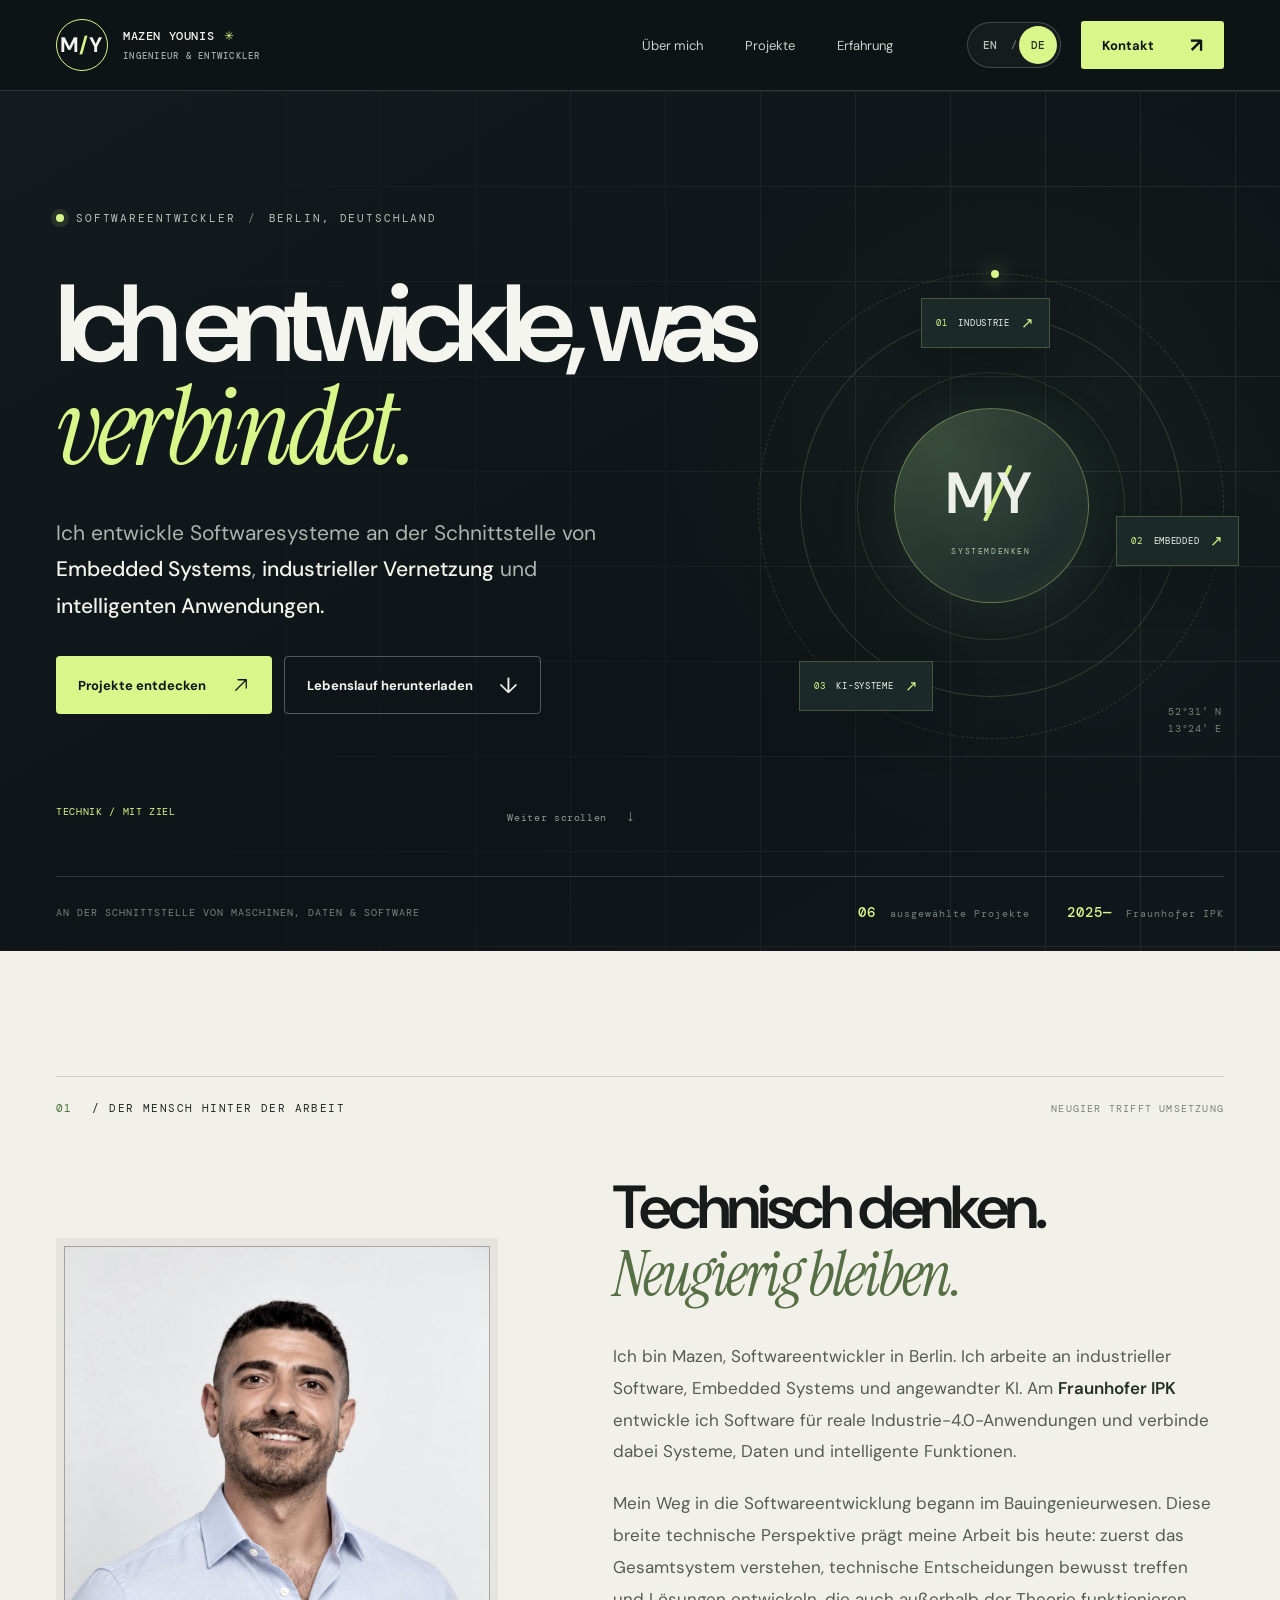
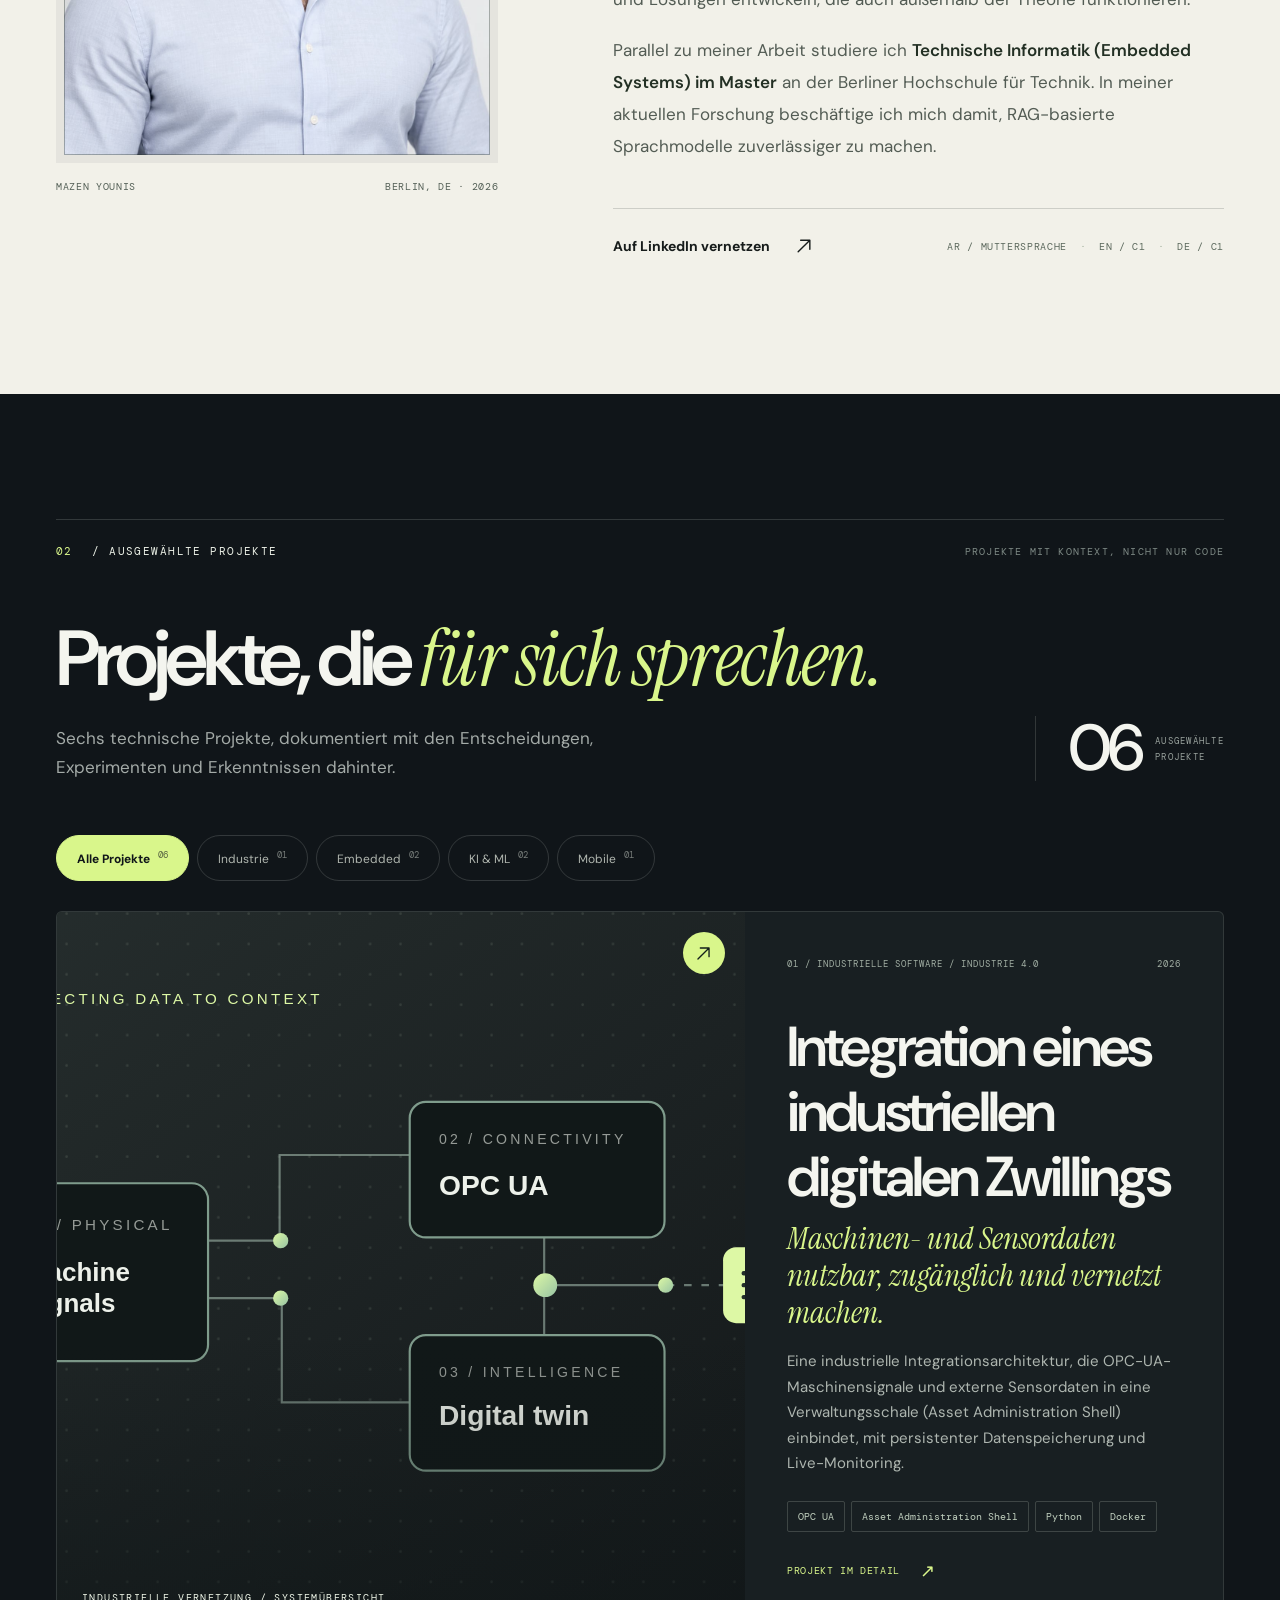
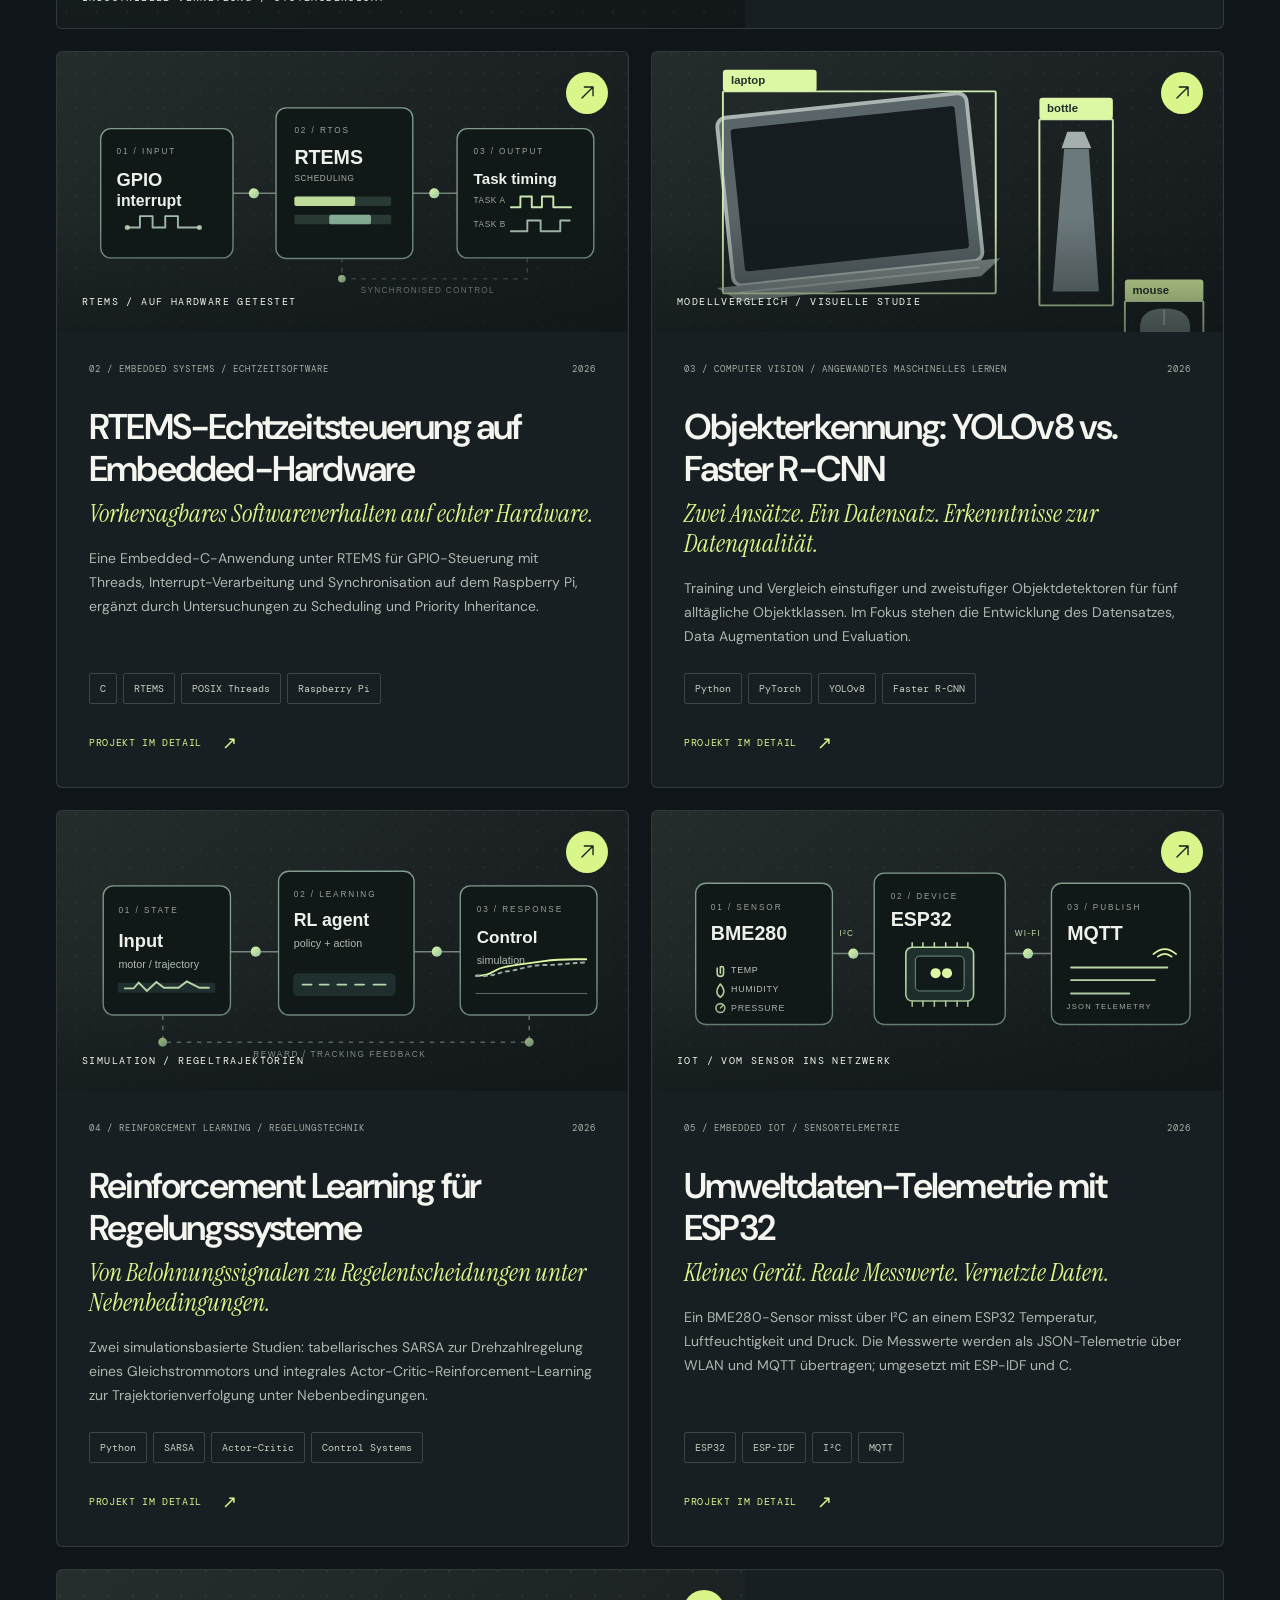
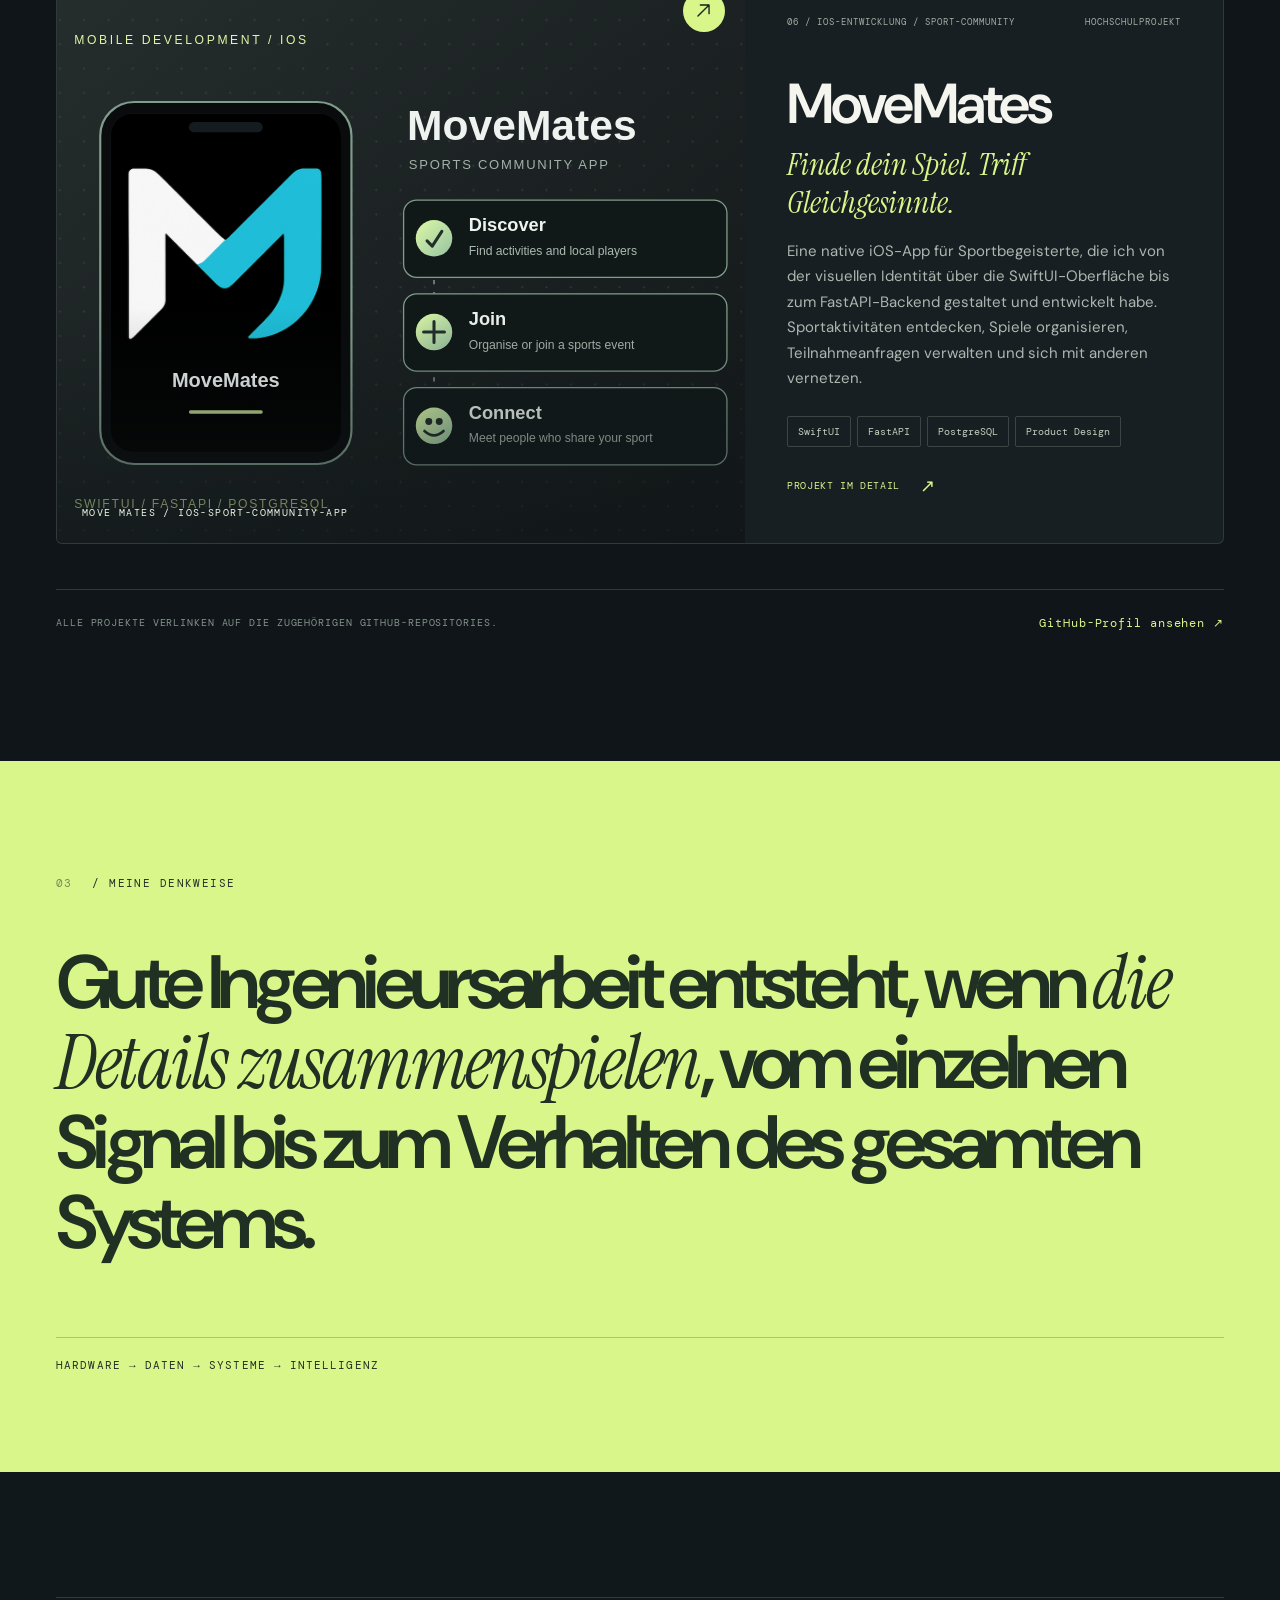
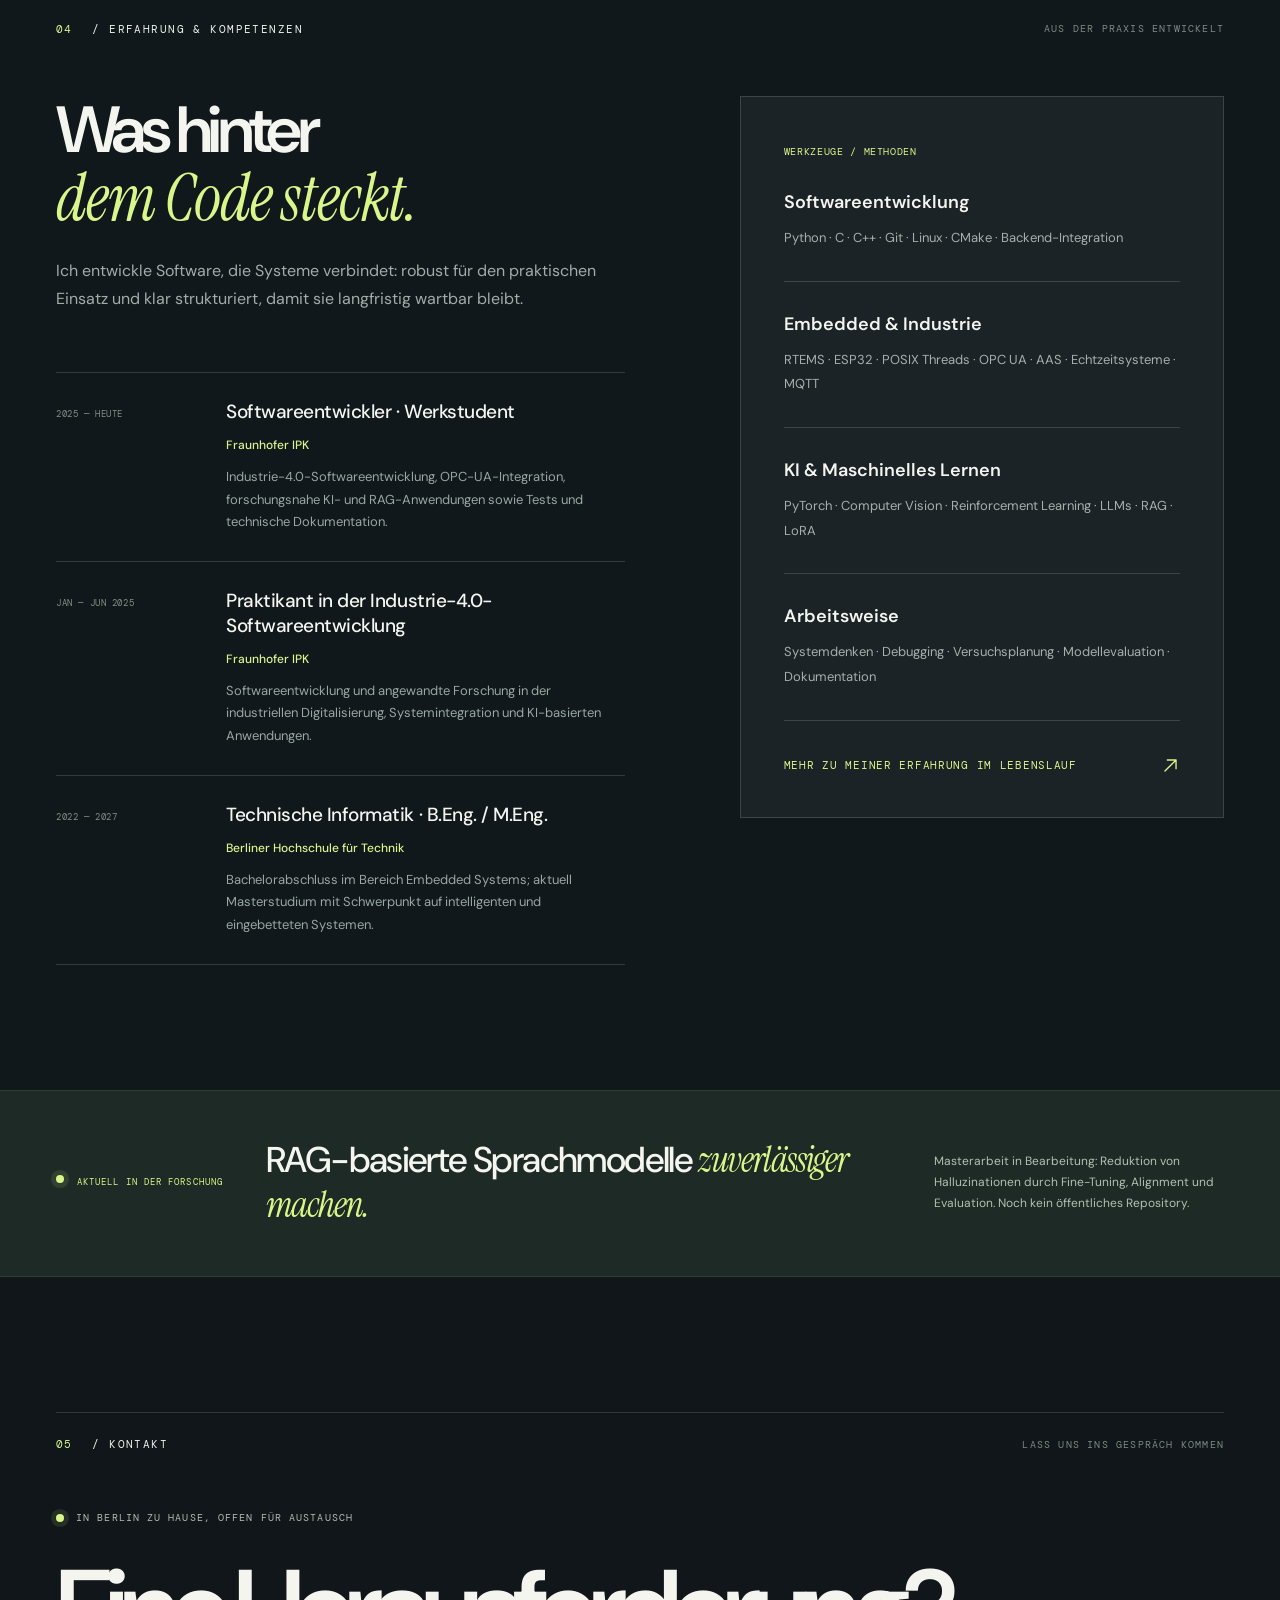
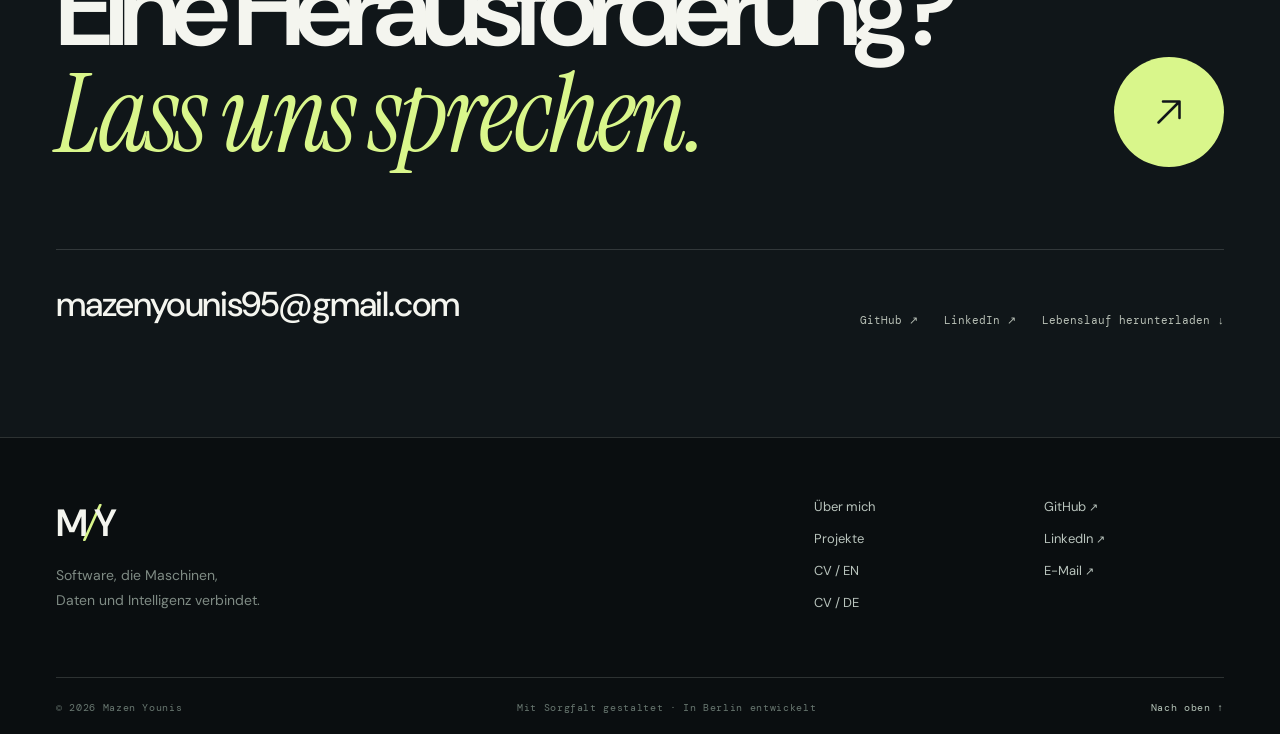
==== commit 84252ff7: "Add files via upload" ====
--- a/de/index.html
+++ b/de/index.html
@@ -108,7 +108,7 @@
         <div class="hero-bottom container">
           <span>AN DER SCHNITTSTELLE VON MASCHINEN, DATEN &amp; SOFTWARE</span>
           <div class="hero-metrics">
-            <span><b>05</b> ausgewählte Projekte</span>
+            <span><b>06</b> ausgewählte Projekte</span>
             <span><b>2025—</b> Fraunhofer IPK</span>
           </div>
         </div>
@@ -141,7 +141,7 @@
           </div>
         </div>
       </section>
-      <!-- PROJECTS: Five selected engineering case studies -->
+      <!-- PROJECTS: Six selected engineering case studies -->
       <section class="section work-section" id="work">
         <div class="container">
           <div class="section-topline">
@@ -151,18 +151,19 @@
           <div class="section-heading-row">
             <div>
               <h2>Projekte, die <span class="serif-accent">für sich sprechen.</span></h2>
-              <p>Fünf technische Projekte, dokumentiert mit den Entscheidungen, Experimenten und Erkenntnissen dahinter.</p>
+              <p>Sechs technische Projekte, dokumentiert mit den Entscheidungen, Experimenten und Erkenntnissen dahinter.</p>
             </div>
             <div class="count-block">
-              <strong>05</strong>
+              <strong>06</strong>
               <span>AUSGEWÄHLTE<br/>PROJEKTE</span>
             </div>
           </div>
           <div class="filter-row" role="group" aria-label="Projekte filtern">
-            <button class="filter-btn active" type="button" data-filter="All" aria-pressed="true">Alle Projekte <sup>05</sup></button>
+            <button class="filter-btn active" type="button" data-filter="All" aria-pressed="true">Alle Projekte <sup>06</sup></button>
             <button class="filter-btn" type="button" data-filter="Industrial" aria-pressed="false">Industrie <sup>01</sup></button>
             <button class="filter-btn" type="button" data-filter="Embedded" aria-pressed="false">Embedded <sup>02</sup></button>
             <button class="filter-btn" type="button" data-filter="AI" aria-pressed="false">KI &amp; ML <sup>02</sup></button>
+            <button class="filter-btn" type="button" data-filter="Mobile" aria-pressed="false">Mobile <sup>01</sup></button>
           </div>
           <div class="projects-grid">
             <article class="project-card featured" data-category="Industrial" data-order="01" tabindex="-1">
@@ -285,6 +286,31 @@
                     <span class="tag">ESP-IDF</span>
                     <span class="tag">I²C</span>
                     <span class="tag">MQTT</span>
+                  </div>
+                  <span class="text-link">Projekt im Detail <span aria-hidden="true">↗</span></span>
+                </div>
+              </a>
+            </article>
+            <article class="project-card featured" data-category="Mobile" data-order="06" tabindex="-1">
+              <a class="project-card-link" href="projects/movemates-ios-app.html" aria-label="Projekt ansehen: MoveMates iOS-Sport-Community-App">
+                <div class="project-art art-featured">
+                  <img loading="lazy" src="../assets/img/movemates-cover.svg" alt="Originales MoveMates-Logo in einer dunklen Sport-App-Illustration mit limettengrünen Akzenten"/>
+                  <span class="art-label">MOVE MATES / IOS-SPORT-COMMUNITY-APP</span>
+                  <span class="art-arrow"><svg viewBox="0 0 24 24" fill="none" stroke="currentColor" stroke-width="1.7" stroke-linecap="round" stroke-linejoin="round" aria-hidden="true"><path d="M5 19 19 5M8 5h11v11"/></svg></span>
+                </div>
+                <div class="project-card-body">
+                  <div class="project-meta">
+                    <span>06 / iOS-Entwicklung / Sport-Community</span>
+                    <span>Hochschulprojekt</span>
+                  </div>
+                  <h3>MoveMates</h3>
+                  <p class="project-sentence">Finde dein Spiel. Triff Gleichgesinnte.</p>
+                  <p class="project-summary">Eine native iOS-App für Sportbegeisterte, die ich von der visuellen Identität über die SwiftUI-Oberfläche bis zum FastAPI-Backend gestaltet und entwickelt habe. Sportaktivitäten entdecken, Spiele organisieren, Teilnahmeanfragen verwalten und sich mit anderen vernetzen.</p>
+                  <div class="tag-list">
+                    <span class="tag">SwiftUI</span>
+                    <span class="tag">FastAPI</span>
+                    <span class="tag">PostgreSQL</span>
+                    <span class="tag">Product Design</span>
                   </div>
                   <span class="text-link">Projekt im Detail <span aria-hidden="true">↗</span></span>
                 </div>
